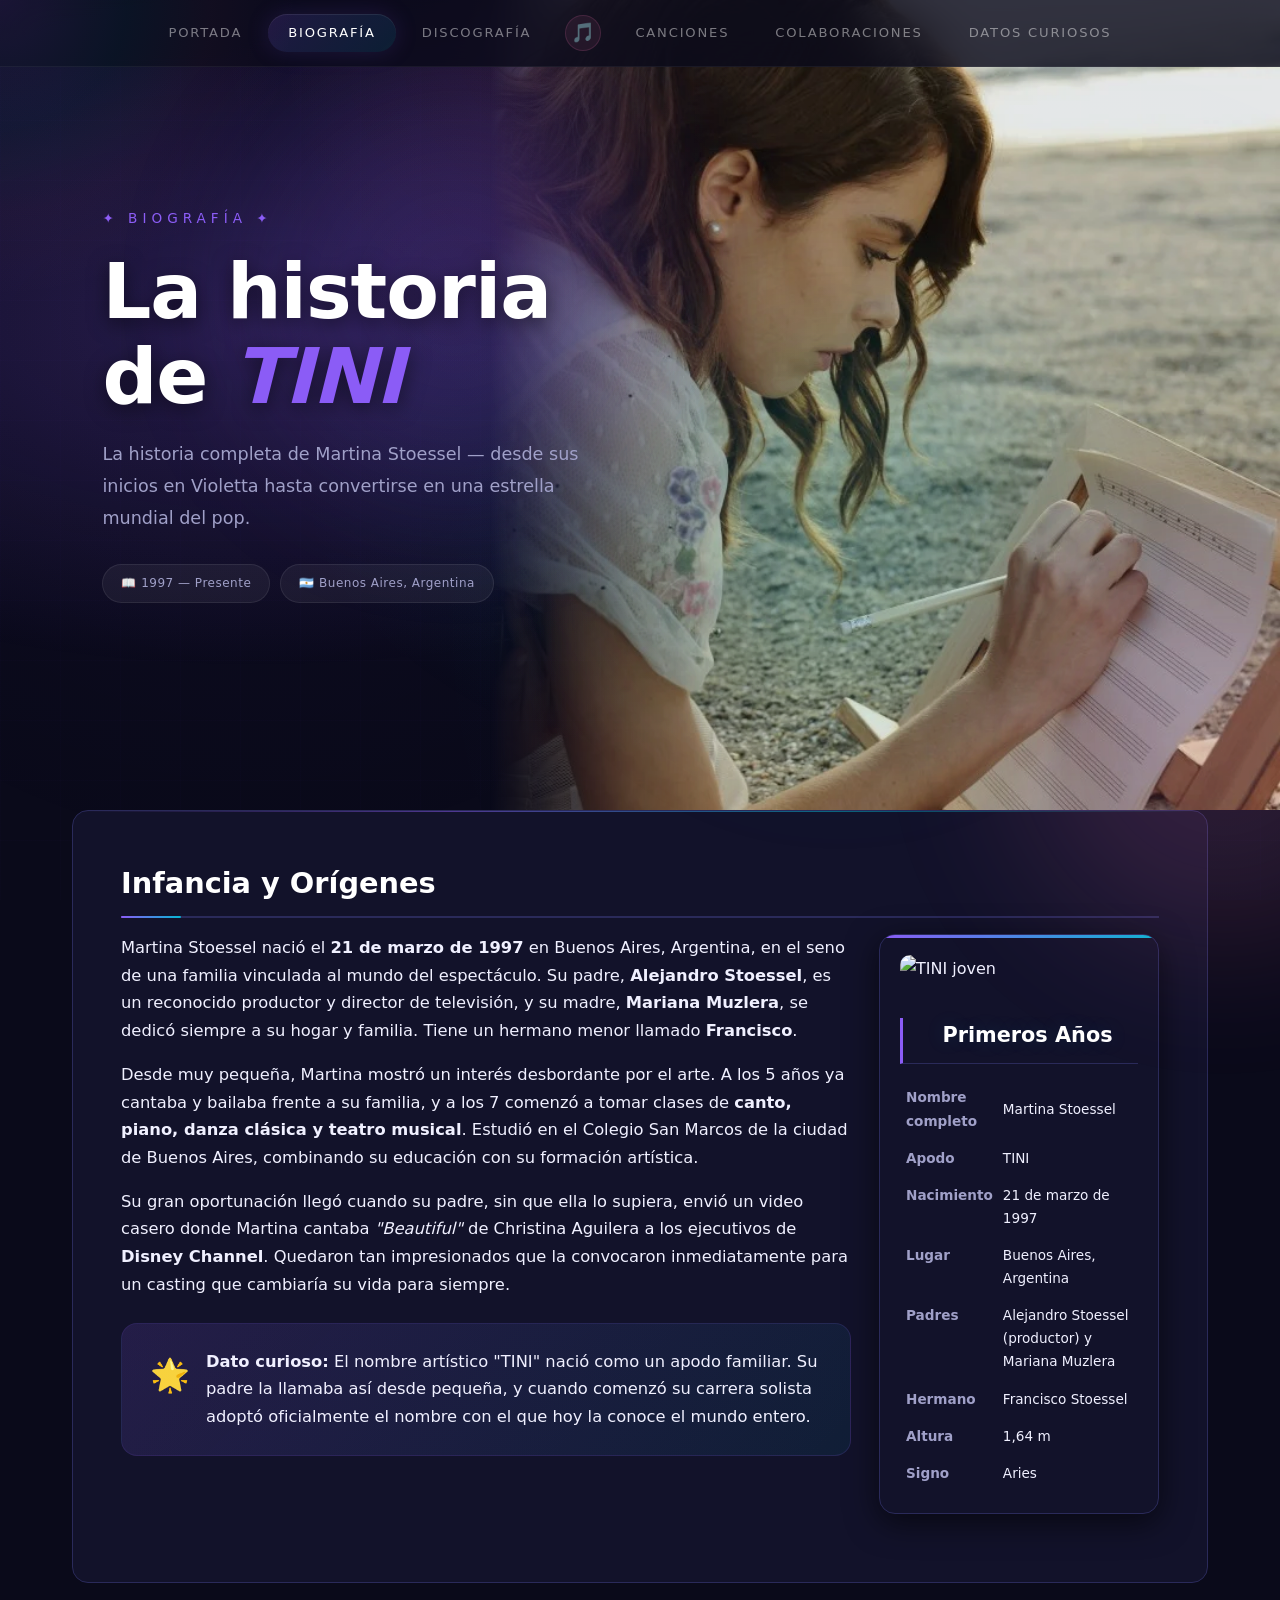
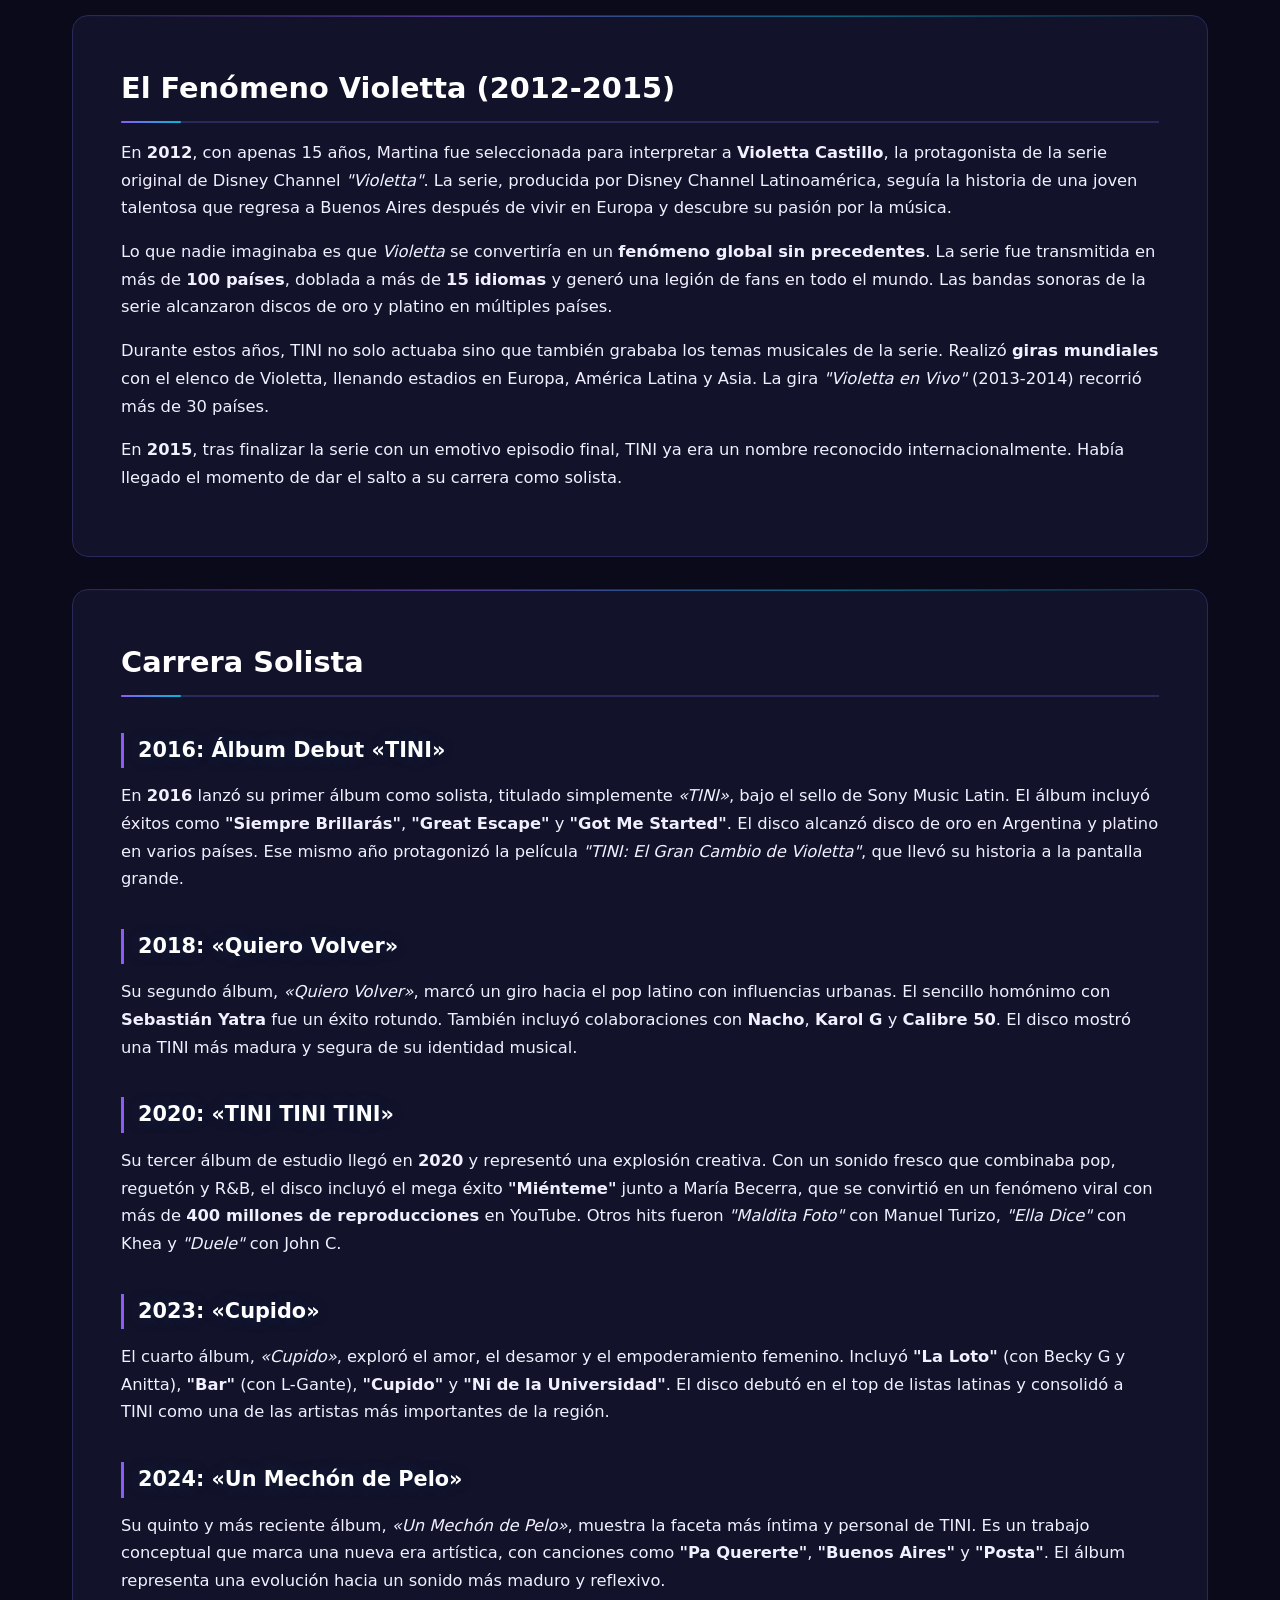
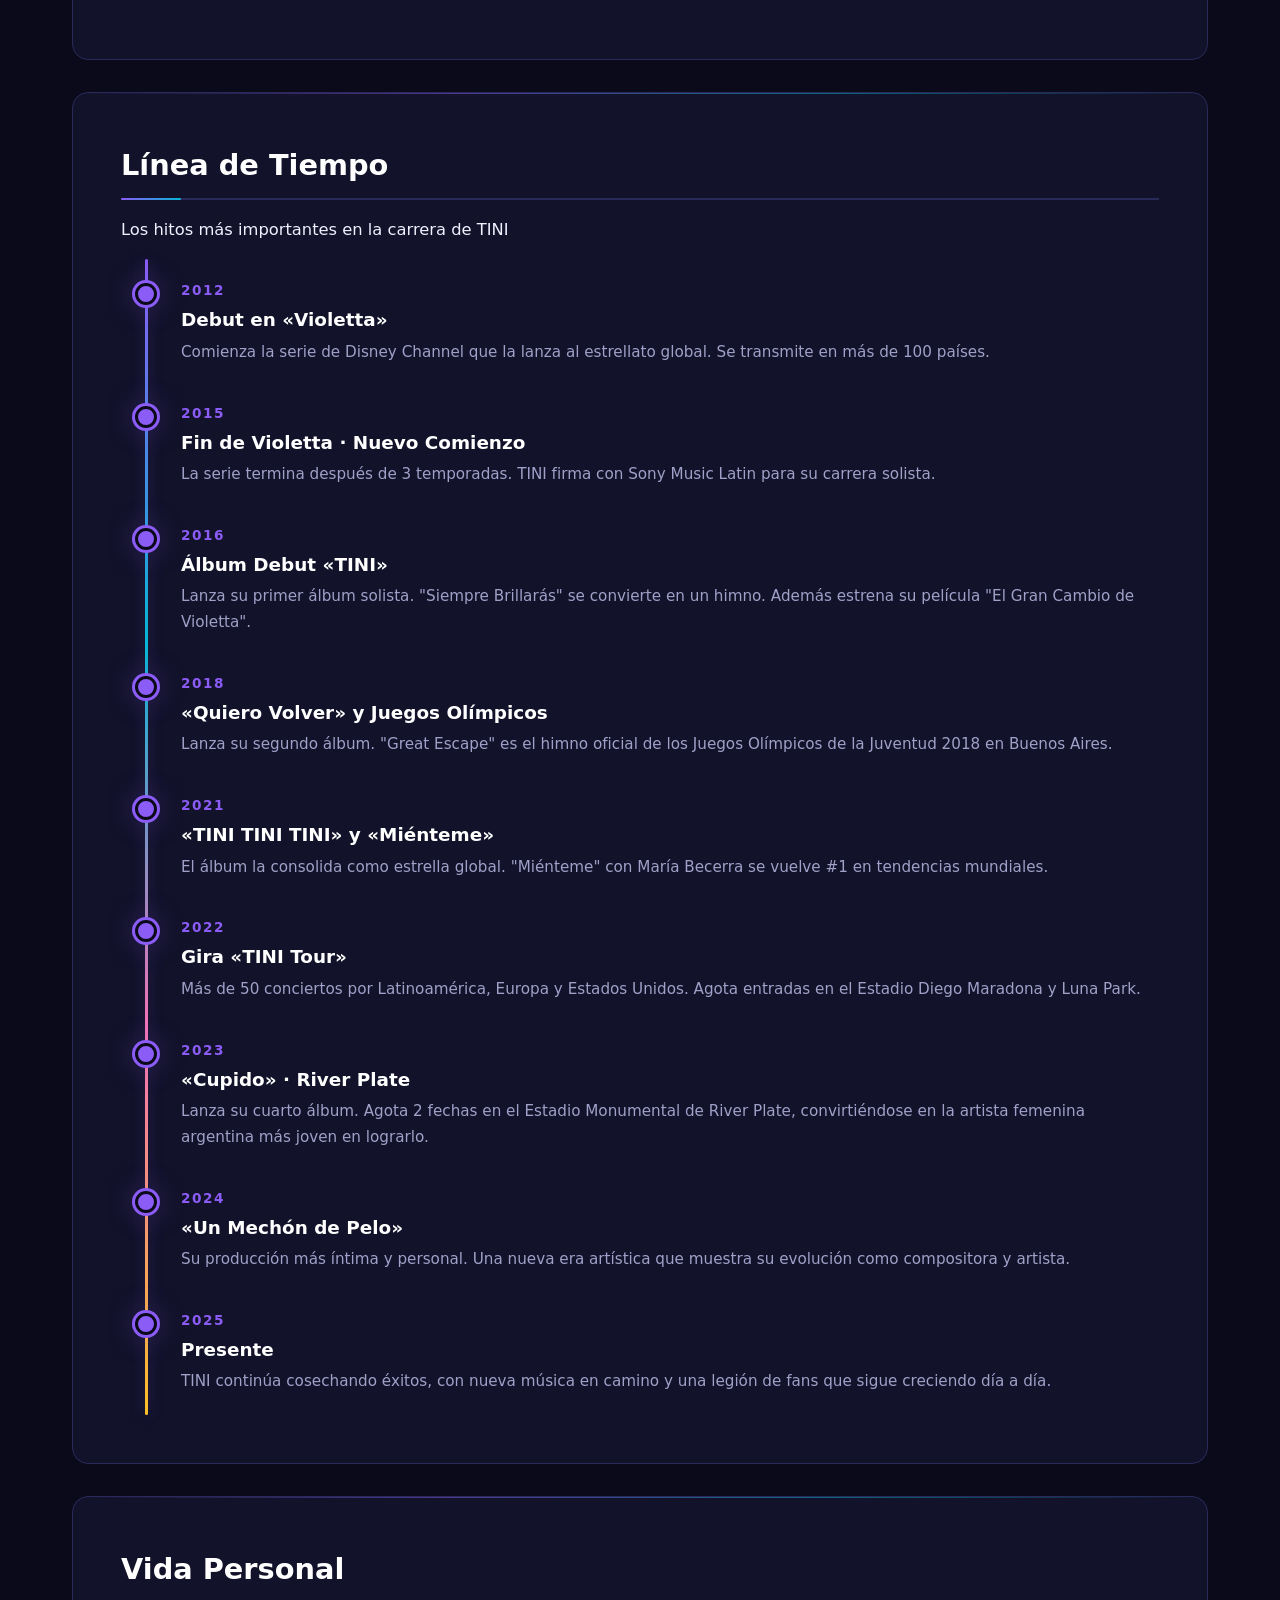
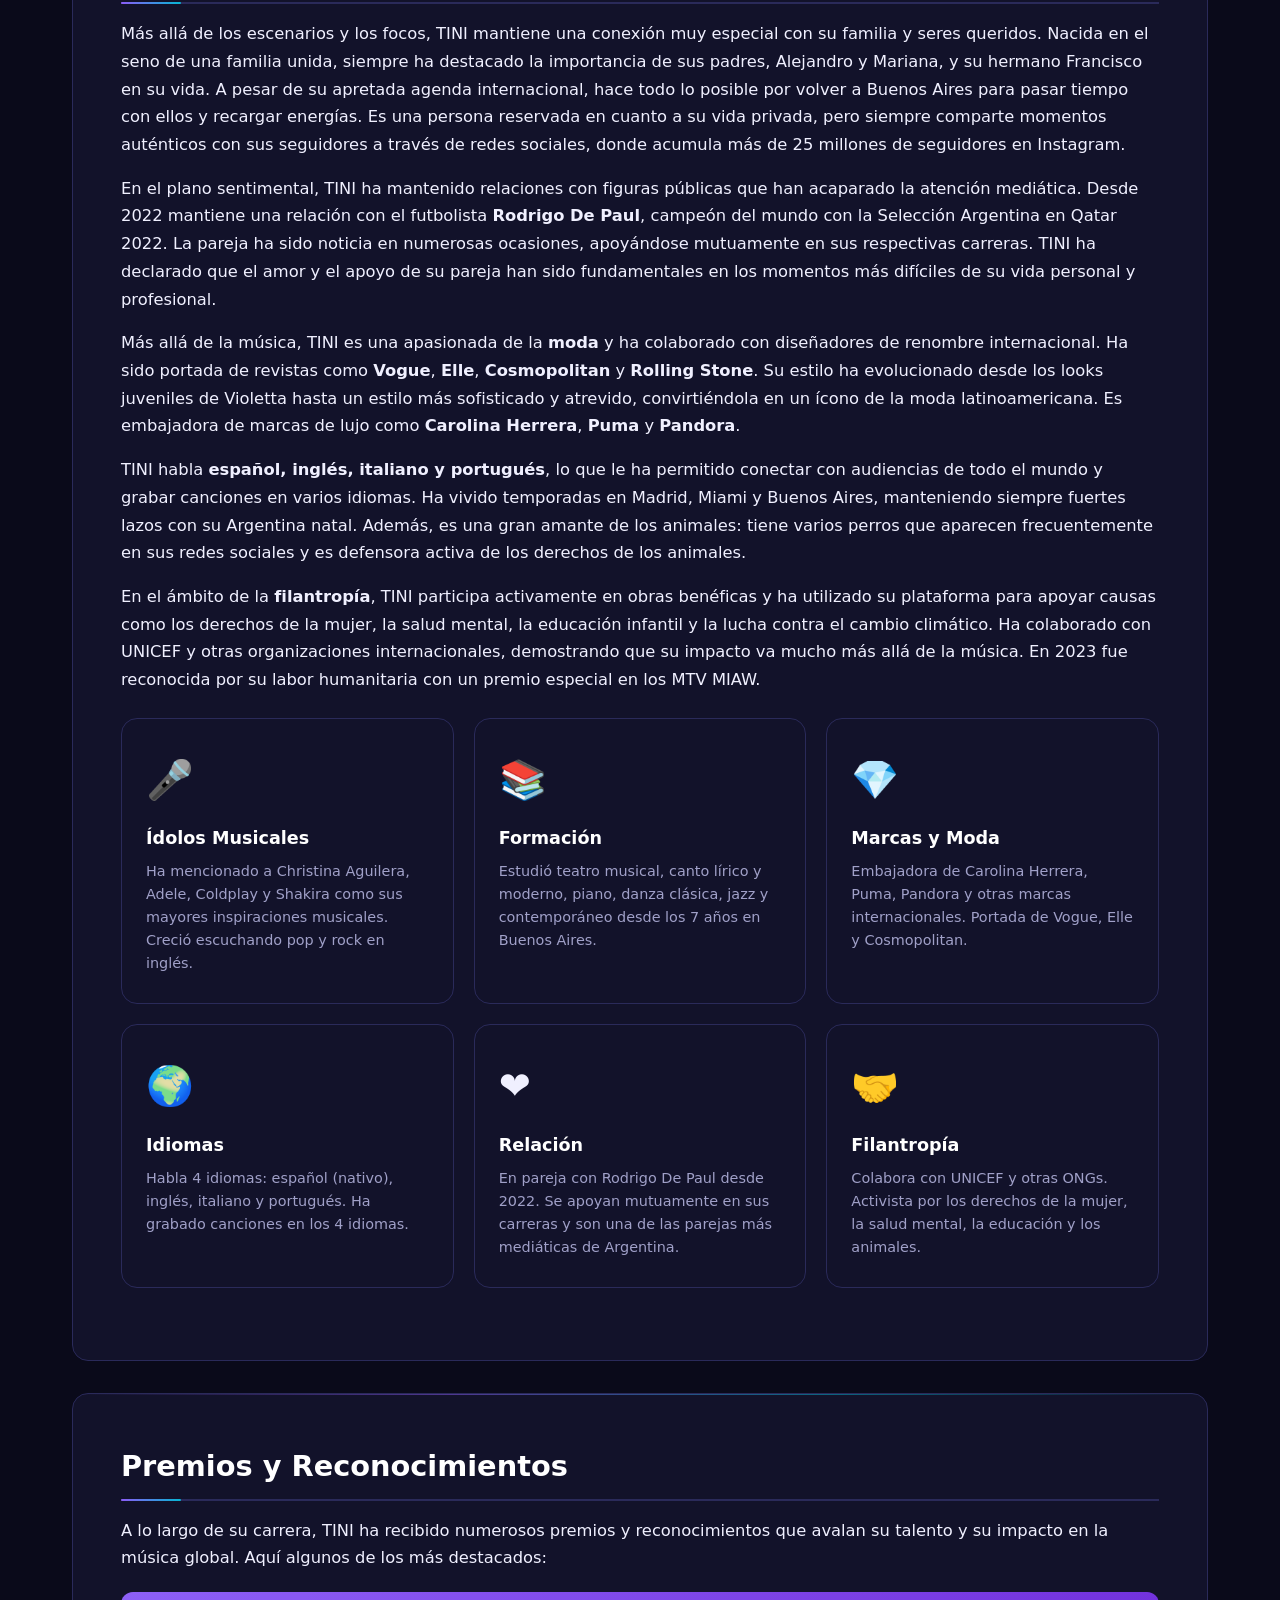
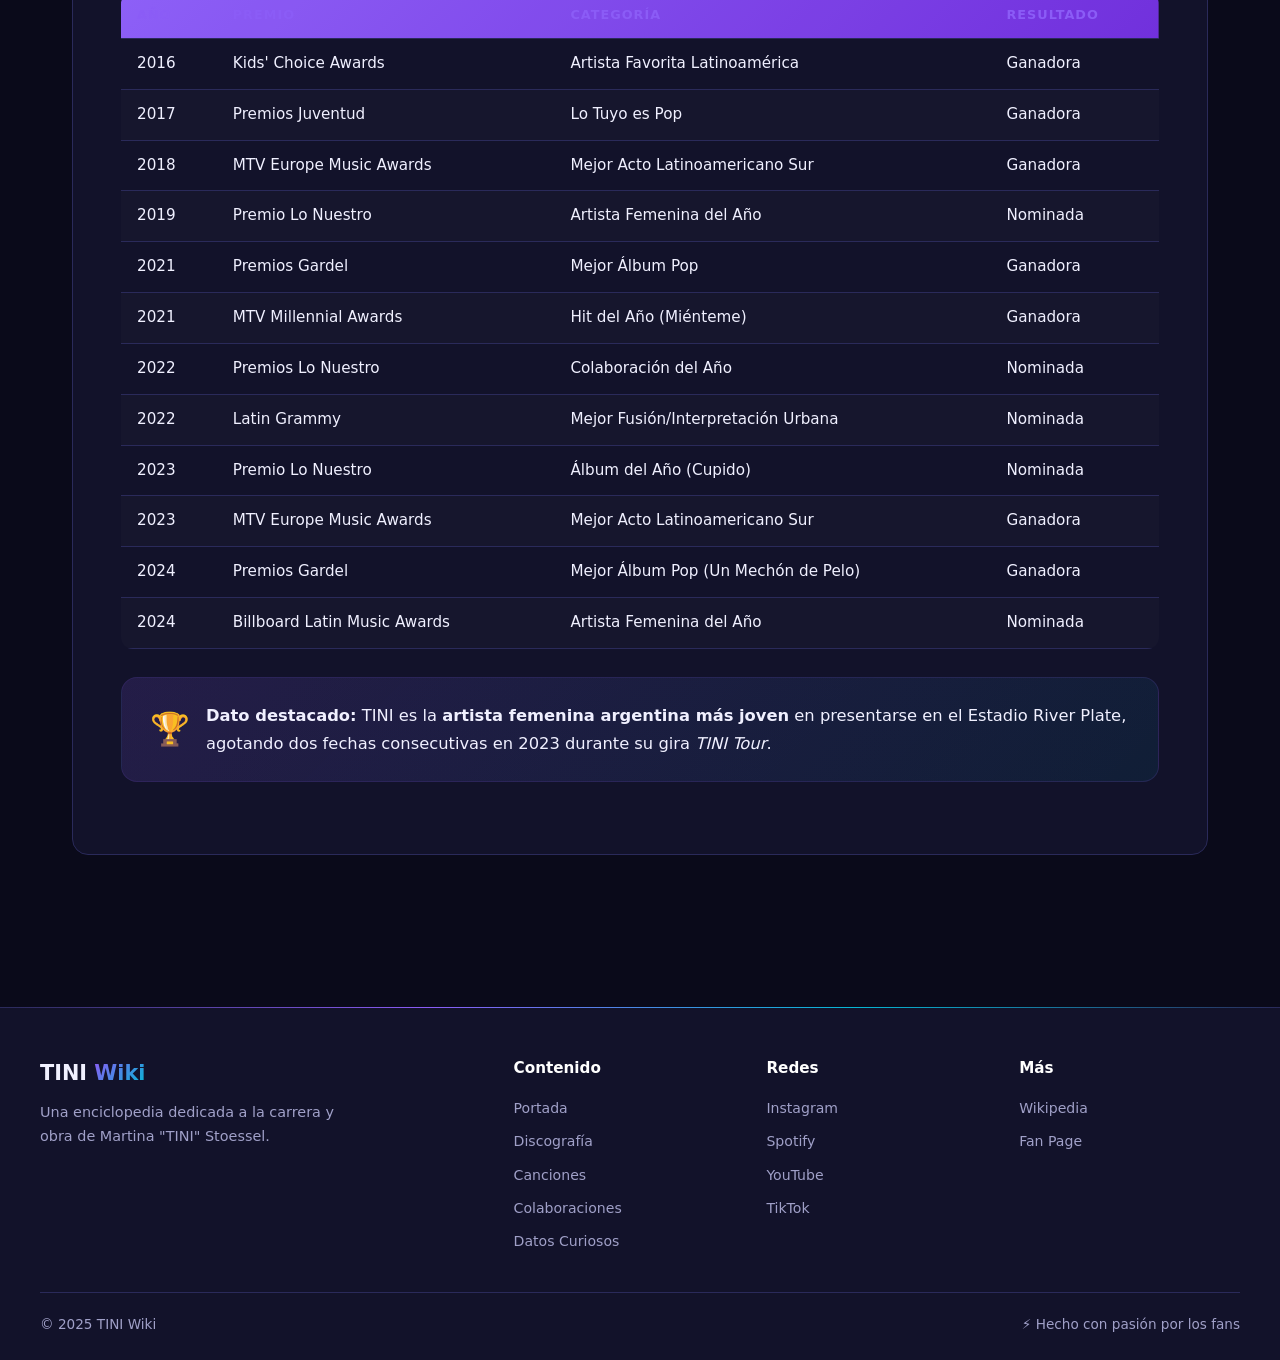
==== biografia.html @ 4ba3bc40 "Siempre brillaras" ====
<!doctype html>
<html lang="es">
    <head>
        <meta charset="UTF-8" />
        <meta name="viewport" content="width=device-width, initial-scale=1.0" />
        <title>Biografía de TINI — TINI Wiki</title>
        <link rel="stylesheet" href="estilo.css" />
    </head>
    <body>
        <div class="page-loader" id="pageLoader">
            <div class="loader-spinner"></div>
            <div class="loader-text">Cargando...</div>
        </div>

        <div id="mouseGlow"></div>

        <nav class="navbar" id="topBar">
            <a href="index.html">Portada</a>
            <a href="biografia.html" class="active">Biografía</a>
            <a href="discografia.html">Discografía</a>
            <span class="nav-icon">🎵</span>
            <a href="canciones.html">Canciones</a>
            <a href="colaboraciones.html">Colaboraciones</a>
            <a href="datos.html">Datos Curiosos</a>
        </nav>

        <div class="floating-notes" id="floatingNotes"></div>

        <section class="wiki-hero hero">
            <div class="hero-img-wrap">
                <img src="biografia-hero.webp" alt="TINI" />
            </div>
            <div class="hero-text-container">
                <span class="hero-badge">✦ Biografía ✦</span>
                <h1>La historia de <em>TINI</em></h1>
                <p>
                    La historia completa de Martina Stoessel — desde sus inicios
                    en Violetta hasta convertirse en una estrella mundial del
                    pop.
                </p>
                <div class="hero-tags">
                    <span>📖 1997 — Presente</span>
                    <span>🇦🇷 Buenos Aires, Argentina</span>
                </div>
            </div>
        </section>

        <main style="max-width: 1200px; margin: 0 auto; padding: 0 32px 80px">
            <!-- INFANCIA -->
            <div class="wiki-content fade-in">
                <h2>Infancia y Orígenes</h2>
                <div class="wiki-infobox">
                    <img
                        src="https://upload.wikimedia.org/wikipedia/commons/f/f0/Martina_Stoessel_in_May_2014_13.jpg"
                        alt="TINI joven"
                        loading="lazy"
                    />
                    <h3>Primeros Años</h3>
                    <table>
                        <tr>
                            <td>Nombre completo</td>
                            <td>Martina Stoessel</td>
                        </tr>
                        <tr>
                            <td>Apodo</td>
                            <td>TINI</td>
                        </tr>
                        <tr>
                            <td>Nacimiento</td>
                            <td>21 de marzo de 1997</td>
                        </tr>
                        <tr>
                            <td>Lugar</td>
                            <td>Buenos Aires, Argentina</td>
                        </tr>
                        <tr>
                            <td>Padres</td>
                            <td>
                                Alejandro Stoessel (productor) y Mariana Muzlera
                            </td>
                        </tr>
                        <tr>
                            <td>Hermano</td>
                            <td>Francisco Stoessel</td>
                        </tr>
                        <tr>
                            <td>Altura</td>
                            <td>1,64 m</td>
                        </tr>
                        <tr>
                            <td>Signo</td>
                            <td>Aries</td>
                        </tr>
                    </table>
                </div>

                <p>
                    Martina Stoessel nació el
                    <strong>21 de marzo de 1997</strong> en Buenos Aires,
                    Argentina, en el seno de una familia vinculada al mundo del
                    espectáculo. Su padre, <strong>Alejandro Stoessel</strong>,
                    es un reconocido productor y director de televisión, y su
                    madre, <strong>Mariana Muzlera</strong>, se dedicó siempre a
                    su hogar y familia. Tiene un hermano menor llamado
                    <strong>Francisco</strong>.
                </p>

                <p>
                    Desde muy pequeña, Martina mostró un interés desbordante por
                    el arte. A los 5 años ya cantaba y bailaba frente a su
                    familia, y a los 7 comenzó a tomar clases de
                    <strong>canto, piano, danza clásica y teatro musical</strong
                    >. Estudió en el Colegio San Marcos de la ciudad de Buenos
                    Aires, combinando su educación con su formación artística.
                </p>

                <p>
                    Su gran oportunación llegó cuando su padre, sin que ella lo
                    supiera, envió un video casero donde Martina cantaba
                    <em>"Beautiful"</em> de Christina Aguilera a los ejecutivos
                    de <strong>Disney Channel</strong>. Quedaron tan
                    impresionados que la convocaron inmediatamente para un
                    casting que cambiaría su vida para siempre.
                </p>

                <div class="info-box">
                    <span class="icon">🌟</span>
                    <p>
                        <strong>Dato curioso:</strong> El nombre artístico
                        "TINI" nació como un apodo familiar. Su padre la llamaba
                        así desde pequeña, y cuando comenzó su carrera solista
                        adoptó oficialmente el nombre con el que hoy la conoce
                        el mundo entero.
                    </p>
                </div>
            </div>

            <!-- Violetta -->
            <div class="wiki-content fade-in">
                <h2>El Fenómeno Violetta (2012-2015)</h2>

                <p>
                    En <strong>2012</strong>, con apenas 15 años, Martina fue
                    seleccionada para interpretar a
                    <strong>Violetta Castillo</strong>, la protagonista de la
                    serie original de Disney Channel <em>"Violetta"</em>. La
                    serie, producida por Disney Channel Latinoamérica, seguía la
                    historia de una joven talentosa que regresa a Buenos Aires
                    después de vivir en Europa y descubre su pasión por la
                    música.
                </p>

                <p>
                    Lo que nadie imaginaba es que <em>Violetta</em> se
                    convertiría en un
                    <strong>fenómeno global sin precedentes</strong>. La serie
                    fue transmitida en más de <strong>100 países</strong>,
                    doblada a más de <strong>15 idiomas</strong> y generó una
                    legión de fans en todo el mundo. Las bandas sonoras de la
                    serie alcanzaron discos de oro y platino en múltiples
                    países.
                </p>

                <p>
                    Durante estos años, TINI no solo actuaba sino que también
                    grababa los temas musicales de la serie. Realizó
                    <strong>giras mundiales</strong> con el elenco de Violetta,
                    llenando estadios en Europa, América Latina y Asia. La gira
                    <em>"Violetta en Vivo"</em> (2013-2014) recorrió más de 30
                    países.
                </p>

                <p>
                    En <strong>2015</strong>, tras finalizar la serie con un
                    emotivo episodio final, TINI ya era un nombre reconocido
                    internacionalmente. Había llegado el momento de dar el salto
                    a su carrera como solista.
                </p>
            </div>

            <!-- Carrera Solista -->
            <div class="wiki-content fade-in">
                <h2>Carrera Solista</h2>

                <h3>2016: Álbum Debut «TINI»</h3>
                <p>
                    En <strong>2016</strong> lanzó su primer álbum como solista,
                    titulado simplemente <em>«TINI»</em>, bajo el sello de Sony
                    Music Latin. El álbum incluyó éxitos como
                    <strong>"Siempre Brillarás"</strong>,
                    <strong>"Great Escape"</strong> y
                    <strong>"Got Me Started"</strong>. El disco alcanzó disco de
                    oro en Argentina y platino en varios países. Ese mismo año
                    protagonizó la película
                    <em>"TINI: El Gran Cambio de Violetta"</em>, que llevó su
                    historia a la pantalla grande.
                </p>

                <h3>2018: «Quiero Volver»</h3>
                <p>
                    Su segundo álbum, <em>«Quiero Volver»</em>, marcó un giro
                    hacia el pop latino con influencias urbanas. El sencillo
                    homónimo con <strong>Sebastián Yatra</strong> fue un éxito
                    rotundo. También incluyó colaboraciones con
                    <strong>Nacho</strong>, <strong>Karol G</strong> y
                    <strong>Calibre 50</strong>. El disco mostró una TINI más
                    madura y segura de su identidad musical.
                </p>

                <h3>2020: «TINI TINI TINI»</h3>
                <p>
                    Su tercer álbum de estudio llegó en <strong>2020</strong> y
                    representó una explosión creativa. Con un sonido fresco que
                    combinaba pop, reguetón y R&B, el disco incluyó el mega
                    éxito <strong>"Miénteme"</strong> junto a María Becerra, que
                    se convirtió en un fenómeno viral con más de
                    <strong>400 millones de reproducciones</strong> en YouTube.
                    Otros hits fueron <em>"Maldita Foto"</em> con Manuel Turizo,
                    <em>"Ella Dice"</em> con Khea y <em>"Duele"</em> con John C.
                </p>

                <h3>2023: «Cupido»</h3>
                <p>
                    El cuarto álbum, <em>«Cupido»</em>, exploró el amor, el
                    desamor y el empoderamiento femenino. Incluyó
                    <strong>"La Loto"</strong> (con Becky G y Anitta),
                    <strong>"Bar"</strong> (con L-Gante),
                    <strong>"Cupido"</strong> y
                    <strong>"Ni de la Universidad"</strong>. El disco debutó en
                    el top de listas latinas y consolidó a TINI como una de las
                    artistas más importantes de la región.
                </p>

                <h3>2024: «Un Mechón de Pelo»</h3>
                <p>
                    Su quinto y más reciente álbum,
                    <em>«Un Mechón de Pelo»</em>, muestra la faceta más íntima y
                    personal de TINI. Es un trabajo conceptual que marca una
                    nueva era artística, con canciones como
                    <strong>"Pa Quererte"</strong>,
                    <strong>"Buenos Aires"</strong> y <strong>"Posta"</strong>.
                    El álbum representa una evolución hacia un sonido más maduro
                    y reflexivo.
                </p>
            </div>

            <!-- TIMELINE -->
            <div class="wiki-content fade-in">
                <h2>Línea de Tiempo</h2>
                <p>Los hitos más importantes en la carrera de TINI</p>

                <div class="timeline">
                    <div class="timeline-item fade-left">
                        <div class="timeline-dot"></div>
                        <div class="timeline-year">2012</div>
                        <div class="timeline-title">Debut en «Violetta»</div>
                        <div class="timeline-desc">
                            Comienza la serie de Disney Channel que la lanza al
                            estrellato global. Se transmite en más de 100
                            países.
                        </div>
                    </div>
                    <div class="timeline-item fade-right">
                        <div class="timeline-dot"></div>
                        <div class="timeline-year">2015</div>
                        <div class="timeline-title">
                            Fin de Violetta · Nuevo Comienzo
                        </div>
                        <div class="timeline-desc">
                            La serie termina después de 3 temporadas. TINI firma
                            con Sony Music Latin para su carrera solista.
                        </div>
                    </div>
                    <div class="timeline-item fade-left">
                        <div class="timeline-dot"></div>
                        <div class="timeline-year">2016</div>
                        <div class="timeline-title">Álbum Debut «TINI»</div>
                        <div class="timeline-desc">
                            Lanza su primer álbum solista. "Siempre Brillarás"
                            se convierte en un himno. Además estrena su película
                            "El Gran Cambio de Violetta".
                        </div>
                    </div>
                    <div class="timeline-item fade-right">
                        <div class="timeline-dot"></div>
                        <div class="timeline-year">2018</div>
                        <div class="timeline-title">
                            «Quiero Volver» y Juegos Olímpicos
                        </div>
                        <div class="timeline-desc">
                            Lanza su segundo álbum. "Great Escape" es el himno
                            oficial de los Juegos Olímpicos de la Juventud 2018
                            en Buenos Aires.
                        </div>
                    </div>
                    <div class="timeline-item fade-left">
                        <div class="timeline-dot"></div>
                        <div class="timeline-year">2021</div>
                        <div class="timeline-title">
                            «TINI TINI TINI» y «Miénteme»
                        </div>
                        <div class="timeline-desc">
                            El álbum la consolida como estrella global.
                            "Miénteme" con María Becerra se vuelve #1 en
                            tendencias mundiales.
                        </div>
                    </div>
                    <div class="timeline-item fade-right">
                        <div class="timeline-dot"></div>
                        <div class="timeline-year">2022</div>
                        <div class="timeline-title">Gira «TINI Tour»</div>
                        <div class="timeline-desc">
                            Más de 50 conciertos por Latinoamérica, Europa y
                            Estados Unidos. Agota entradas en el Estadio Diego
                            Maradona y Luna Park.
                        </div>
                    </div>
                    <div class="timeline-item fade-left">
                        <div class="timeline-dot"></div>
                        <div class="timeline-year">2023</div>
                        <div class="timeline-title">«Cupido» · River Plate</div>
                        <div class="timeline-desc">
                            Lanza su cuarto álbum. Agota 2 fechas en el Estadio
                            Monumental de River Plate, convirtiéndose en la
                            artista femenina argentina más joven en lograrlo.
                        </div>
                    </div>
                    <div class="timeline-item fade-right">
                        <div class="timeline-dot"></div>
                        <div class="timeline-year">2024</div>
                        <div class="timeline-title">«Un Mechón de Pelo»</div>
                        <div class="timeline-desc">
                            Su producción más íntima y personal. Una nueva era
                            artística que muestra su evolución como compositora
                            y artista.
                        </div>
                    </div>
                    <div class="timeline-item fade-left">
                        <div class="timeline-dot"></div>
                        <div class="timeline-year">2025</div>
                        <div class="timeline-title">Presente</div>
                        <div class="timeline-desc">
                            TINI continúa cosechando éxitos, con nueva música en
                            camino y una legión de fans que sigue creciendo día
                            a día.
                        </div>
                    </div>
                </div>
            </div>

            <!-- Vida Personal -->
            <div class="wiki-content fade-in">
                <h2>Vida Personal</h2>

                <p>
                    Más allá de los escenarios y los focos, TINI mantiene una
                    conexión muy especial con su familia y seres queridos.
                    Nacida en el seno de una familia unida, siempre ha destacado
                    la importancia de sus padres, Alejandro y Mariana, y su
                    hermano Francisco en su vida. A pesar de su apretada agenda
                    internacional, hace todo lo posible por volver a Buenos Aires
                    para pasar tiempo con ellos y recargar energías. Es una
                    persona reservada en cuanto a su vida privada, pero siempre
                    comparte momentos auténticos con sus seguidores a través de
                    redes sociales, donde acumula m&aacute;s de 25 millones de
                    seguidores en Instagram.
                </p>

                <p>
                    En el plano sentimental, TINI ha mantenido relaciones con
                    figuras p&uacute;blicas que han acaparado la atenci&oacute;n medi&aacute;tica.
                    Desde 2022 mantiene una relaci&oacute;n con el futbolista
                    <strong>Rodrigo De Paul</strong>, campe&oacute;n del mundo con la
                    Selecci&oacute;n Argentina en Qatar 2022. La pareja ha sido noticia
                    en numerosas ocasiones, apoy&aacute;ndose mutuamente en sus
                    respectivas carreras. TINI ha declarado que el amor y el
                    apoyo de su pareja han sido fundamentales en los momentos
                    m&aacute;s dif&iacute;ciles de su vida personal y profesional.
                </p>

                <p>
                    M&aacute;s all&aacute; de la m&uacute;sica, TINI es una apasionada de la
                    <strong>moda</strong> y ha colaborado con dise&ntilde;adores de
                    renombre internacional. Ha sido portada de revistas como
                    <strong>Vogue</strong>, <strong>Elle</strong>,
                    <strong>Cosmopolitan</strong> y <strong>Rolling Stone</strong>.
                    Su estilo ha evolucionado desde los looks juveniles de
                    Violetta hasta un estilo m&aacute;s sofisticado y atrevido,
                    convirti&eacute;ndola en un &iacute;cono de la moda latinoamericana.
                    Es embajadora de marcas de lujo como
                    <strong>Carolina Herrera</strong>, <strong>Puma</strong> y
                    <strong>Pandora</strong>.
                </p>

                <p>
                    TINI habla <strong>espa&ntilde;ol, ingl&eacute;s, italiano y
                    portugu&eacute;s</strong>, lo que le ha permitido conectar con
                    audiencias de todo el mundo y grabar canciones en varios
                    idiomas. Ha vivido temporadas en Madrid, Miami y Buenos
                    Aires, manteniendo siempre fuertes lazos con su Argentina
                    natal. Adem&aacute;s, es una gran amante de los animales: tiene
                    varios perros que aparecen frecuentemente en sus redes
                    sociales y es defensora activa de los derechos de los
                    animales.
                </p>

                <p>
                    En el &aacute;mbito de la <strong>filantrop&iacute;a</strong>, TINI
                    participa activamente en obras ben&eacute;ficas y ha utilizado su
                    plataforma para apoyar causas como los derechos de la mujer,
                    la salud mental, la educaci&oacute;n infantil y la lucha contra el
                    cambio clim&aacute;tico. Ha colaborado con UNICEF y otras
                    organizaciones internacionales, demostrando que su impacto
                    va mucho m&aacute;s all&aacute; de la m&uacute;sica. En 2023 fue reconocida por
                    su labor humanitaria con un premio especial en los MTV MIAW.
                </p>

                <div class="card-grid">
                    <div class="card delay-1">
                        <div class="emoji">🎤</div>
                        <h4>&Iacute;dolos Musicales</h4>
                        <p>
                            Ha mencionado a Christina Aguilera, Adele, Coldplay
                            y Shakira como sus mayores inspiraciones musicales.
                            Creci&oacute; escuchando pop y rock en ingl&eacute;s.
                        </p>
                    </div>
                    <div class="card delay-2">
                        <div class="emoji">📚</div>
                        <h4>Formaci&oacute;n</h4>
                        <p>
                            Estudi&oacute; teatro musical, canto l&iacute;rico y moderno,
                            piano, danza cl&aacute;sica, jazz y contempor&aacute;neo desde los
                            7 a&ntilde;os en Buenos Aires.
                        </p>
                    </div>
                    <div class="card delay-3">
                        <div class="emoji">💎</div>
                        <h4>Marcas y Moda</h4>
                        <p>
                            Embajadora de Carolina Herrera, Puma, Pandora y
                            otras marcas internacionales. Portada de Vogue,
                            Elle y Cosmopolitan.
                        </p>
                    </div>
                    <div class="card delay-4">
                        <div class="emoji">🌍</div>
                        <h4>Idiomas</h4>
                        <p>
                            Habla 4 idiomas: espa&ntilde;ol (nativo), ingl&eacute;s, italiano
                            y portugu&eacute;s. Ha grabado canciones en los 4 idiomas.
                        </p>
                    </div>
                    <div class="card delay-1">
                        <div class="emoji">❤️</div>
                        <h4>Relaci&oacute;n</h4>
                        <p>
                            En pareja con Rodrigo De Paul desde 2022. Se
                            apoyan mutuamente en sus carreras y son una de las
                            parejas m&aacute;s medi&aacute;ticas de Argentina.
                        </p>
                    </div>
                    <div class="card delay-2">
                        <div class="emoji">🤝</div>
                        <h4>Filantrop&iacute;a</h4>
                        <p>
                            Colabora con UNICEF y otras ONGs. Activista por
                            los derechos de la mujer, la salud mental, la
                            educaci&oacute;n y los animales.
                        </p>
                    </div>
                </div>
            </div>

            <!-- Premios y Reconocimientos -->
            <div class="wiki-content fade-in">
                <h2>Premios y Reconocimientos</h2>
                <p>
                    A lo largo de su carrera, TINI ha recibido numerosos premios
                    y reconocimientos que avalan su talento y su impacto en la
                    música global. Aquí algunos de los más destacados:
                </p>

                <table class="wiki-table">
                    <thead>
                        <tr>
                            <th>Año</th>
                            <th>Premio</th>
                            <th>Categoría</th>
                            <th>Resultado</th>
                        </tr>
                    </thead>
                    <tbody>
                        <tr>
                            <td>2016</td>
                            <td>Kids' Choice Awards</td>
                            <td>Artista Favorita Latinoamérica</td>
                            <td>Ganadora</td>
                        </tr>
                        <tr>
                            <td>2017</td>
                            <td>Premios Juventud</td>
                            <td>Lo Tuyo es Pop</td>
                            <td>Ganadora</td>
                        </tr>
                        <tr>
                            <td>2018</td>
                            <td>MTV Europe Music Awards</td>
                            <td>Mejor Acto Latinoamericano Sur</td>
                            <td>Ganadora</td>
                        </tr>
                        <tr>
                            <td>2019</td>
                            <td>Premio Lo Nuestro</td>
                            <td>Artista Femenina del Año</td>
                            <td>Nominada</td>
                        </tr>
                        <tr>
                            <td>2021</td>
                            <td>Premios Gardel</td>
                            <td>Mejor Álbum Pop</td>
                            <td>Ganadora</td>
                        </tr>
                        <tr>
                            <td>2021</td>
                            <td>MTV Millennial Awards</td>
                            <td>Hit del Año (Miénteme)</td>
                            <td>Ganadora</td>
                        </tr>
                        <tr>
                            <td>2022</td>
                            <td>Premios Lo Nuestro</td>
                            <td>Colaboración del Año</td>
                            <td>Nominada</td>
                        </tr>
                        <tr>
                            <td>2022</td>
                            <td>Latin Grammy</td>
                            <td>Mejor Fusión/Interpretación Urbana</td>
                            <td>Nominada</td>
                        </tr>
                        <tr>
                            <td>2023</td>
                            <td>Premio Lo Nuestro</td>
                            <td>Álbum del Año (Cupido)</td>
                            <td>Nominada</td>
                        </tr>
                        <tr>
                            <td>2023</td>
                            <td>MTV Europe Music Awards</td>
                            <td>Mejor Acto Latinoamericano Sur</td>
                            <td>Ganadora</td>
                        </tr>
                        <tr>
                            <td>2024</td>
                            <td>Premios Gardel</td>
                            <td>Mejor Álbum Pop (Un Mechón de Pelo)</td>
                            <td>Ganadora</td>
                        </tr>
                        <tr>
                            <td>2024</td>
                            <td>Billboard Latin Music Awards</td>
                            <td>Artista Femenina del Año</td>
                            <td>Nominada</td>
                        </tr>
                    </tbody>
                </table>

                <div class="info-box">
                    <span class="icon">🏆</span>
                    <p>
                        <strong>Dato destacado:</strong> TINI es la
                        <strong>artista femenina argentina más joven</strong> en
                        presentarse en el Estadio River Plate, agotando dos
                        fechas consecutivas en 2023 durante su gira
                        <em>TINI Tour</em>.
                    </p>
                </div>
            </div>
        </main>

        <footer class="wiki-footer">
            <div class="footer-inner">
                <div class="footer-brand">
                    <h3>TINI <span>Wiki</span></h3>
                    <p>
                        Una enciclopedia dedicada a la carrera y obra de Martina
                        "TINI" Stoessel.
                    </p>
                </div>
                <div class="footer-col">
                    <h4>Contenido</h4>
                    <ul>
                        <li><a href="index.html">Portada</a></li>
                        <li><a href="discografia.html">Discografía</a></li>
                        <li><a href="canciones.html">Canciones</a></li>
                        <li>
                            <a href="colaboraciones.html">Colaboraciones</a>
                        </li>
                        <li><a href="datos.html">Datos Curiosos</a></li>
                    </ul>
                </div>
                <div class="footer-col">
                    <h4>Redes</h4>
                    <ul>
                        <li>
                            <a
                                href="https://www.instagram.com/tinistoessel/"
                                target="_blank"
                                >Instagram</a
                            >
                        </li>
                        <li>
                            <a
                                href="https://open.spotify.com/intl-es/artist/7vXDAI8JwjW531ouMGbfcp"
                                target="_blank"
                                >Spotify</a
                            >
                        </li>
                        <li>
                            <a
                                href="https://www.youtube.com/@TiniStoessel"
                                target="_blank"
                                >YouTube</a
                            >
                        </li>
                        <li>
                            <a
                                href="https://www.tiktok.com/@tinistoessel"
                                target="_blank"
                                >TikTok</a
                            >
                        </li>
                    </ul>
                </div>
                <div class="footer-col">
                    <h4>Más</h4>
                    <ul>
                        <li>
                            <a
                                href="https://es.wikipedia.org/wiki/Tini_Stoessel"
                                target="_blank"
                                >Wikipedia</a
                            >
                        </li>
                        <li>
                            <a
                                href="../Proyecto%20Tini/index.html"
                                target="_blank"
                                >Fan Page</a
                            >
                        </li>
                    </ul>
                </div>
            </div>
            <div class="footer-bottom">
                <p>© 2025 TINI Wiki</p>
                <p>⚡ Hecho con pasión por los fans</p>
            </div>
        </footer>

        <button id="backTop">↑</button>

        <script>
            window.addEventListener("load", () =>
                document.getElementById("pageLoader").classList.add("hidden"),
            );
            setTimeout(
                () =>
                    document
                        .getElementById("pageLoader")
                        .classList.add("hidden"),
                1500,
            );

            document.addEventListener("mousemove", (e) => {
                const g = document.getElementById("mouseGlow");
                g.style.left = e.clientX + "px";
                g.style.top = e.clientY + "px";
            });

            const topBar = document.getElementById("topBar");
            const backBtn = document.getElementById("backTop");
            document
                .querySelectorAll(
                    ".fade-in, .fade-left, .fade-right, .fade-scale",
                )
                .forEach((el) => {
                    new IntersectionObserver(
                        (entries) => {
                            entries.forEach((e) => {
                                if (e.isIntersecting)
                                    e.target.classList.add("visible");
                            });
                        },
                        { threshold: 0.1 },
                    ).observe(el);
                });

            window.addEventListener("scroll", () => {
                topBar.classList.toggle("scrolled", window.scrollY > 50);
                backBtn.classList.toggle("show", window.scrollY > 400);
            });
            backBtn.addEventListener("click", () =>
                window.scrollTo({ top: 0, behavior: "smooth" }),
            );

            const notes = document.getElementById("floatingNotes");
            const syms = ["♪", "♫", "♬", "♩", "♪", "♫", "♬", "♩"];
            const noteClasses = [
                "note-1",
                "note-2",
                "note-3",
                "note-4",
                "note-5",
            ];
            for (let i = 0; i < 35; i++) {
                const s = document.createElement("span");
                s.className = "note " + noteClasses[i % noteClasses.length];
                s.textContent = syms[i % syms.length];
                s.style.left = Math.random() * 100 + "%";
                s.style.animationDuration = 18 + Math.random() * 35 + "s";
                s.style.animationDelay = Math.random() * 25 + "s";
                s.style.fontSize = 1.4 + Math.random() * 2.2 + "rem";
                notes.appendChild(s);
            }

            // orbes flotantes
            const orbColors = ["purple", "cyan", "pink"];
            for (let i = 0; i < 3; i++) {
                const orb = document.createElement("div");
                orb.className = "scroll-orb " + orbColors[i];
                orb.style.left = 20 + i * 30 + "%";
                orb.style.top = 10 + i * 25 + "%";
                document.body.appendChild(orb);
                window.addEventListener("scroll", () => {
                    orb.style.transform = `translateY(${window.scrollY * (0.05 + i * 0.03)}px)`;
                });
            }

            // card mouse tracking
            document.querySelectorAll(".card").forEach((card) => {
                card.addEventListener("mousemove", (e) => {
                    const rect = card.getBoundingClientRect();
                    card.style.setProperty(
                        "--mx",
                        ((e.clientX - rect.left) / rect.width) * 100 + "%",
                    );
                    card.style.setProperty(
                        "--my",
                        ((e.clientY - rect.top) / rect.height) * 100 + "%",
                    );
                });
            });
        </script>
    </body>
</html>
---- estilo.css ----
/* ============================================================
   TINI WIKI — Estilo Principal (Mejorado)
   ============================================================ */

*,
*::before,
*::after {
    margin: 0;
    padding: 0;
    box-sizing: border-box;
}

:root {
    --bg: #0a0a1a;
    --bg-card: #12122a;
    --bg-nav: rgba(10, 10, 26, 0.92);
    --text: #f0f0ff;
    --text-dim: #a0a0c8;
    --accent: #8b5cf6;
    --accent2: #06b6d4;
    --accent3: #f472b6;
    --accent4: #fbbf24;
    --gold: #fbbf24;
    --border: #2a2a5a;
    --radius: 16px;
    --shadow: 0 8px 32px rgba(0, 0, 0, 0.6);
    --font: "Segoe UI", system-ui, -apple-system, sans-serif;
    --glow-purple: rgba(139, 92, 246, 0.3);
    --glow-cyan: rgba(6, 182, 212, 0.3);
}

html {
    scroll-behavior: smooth;
}

body {
    font-family: var(--font);
    background: var(--bg);
    color: var(--text);
    line-height: 1.7;
    overflow-x: hidden;
}

/* ===== PATRÓN DE FONDO SUTIL ===== */
body::before {
    content: "";
    position: fixed;
    inset: 0;
    background:
        radial-gradient(
            circle at 20% 30%,
            rgba(139, 92, 246, 0.04) 0%,
            transparent 50%
        ),
        radial-gradient(
            circle at 80% 70%,
            rgba(6, 182, 212, 0.04) 0%,
            transparent 50%
        ),
        radial-gradient(
            circle at 50% 0%,
            rgba(244, 114, 182, 0.03) 0%,
            transparent 40%
        );
    pointer-events: none;
    z-index: -2;
}

/* ===== CUADRÍCULA SUTIL ===== */
body::after {
    content: "";
    position: fixed;
    inset: 0;
    background-image:
        linear-gradient(rgba(139, 92, 246, 0.015) 1px, transparent 1px),
        linear-gradient(90deg, rgba(139, 92, 246, 0.015) 1px, transparent 1px);
    background-size: 60px 60px;
    pointer-events: none;
    z-index: -1;
}

/* scroll */
::-webkit-scrollbar {
    width: 8px;
}
::-webkit-scrollbar-track {
    background: var(--bg);
}
::-webkit-scrollbar-thumb {
    background: linear-gradient(180deg, var(--accent), var(--accent2));
    border-radius: 4px;
    border: 2px solid var(--bg);
}
::-webkit-scrollbar-thumb:hover {
    background: linear-gradient(180deg, var(--accent3), var(--accent));
}

::selection {
    background: var(--accent);
    color: #fff;
    text-shadow: none;
}

a {
    color: var(--accent2);
    text-decoration: none;
    transition: all 0.3s;
}
a:hover {
    color: var(--accent);
    text-shadow: 0 0 20px var(--glow-purple);
}

img {
    max-width: 100%;
    height: auto;
    display: block;
}

/* ===== NAVBAR (Estilo Premium) ===== */
.navbar {
    position: fixed;
    top: 0;
    left: 0;
    right: 0;
    z-index: 1000;
    display: flex;
    justify-content: center;
    align-items: center;
    gap: 6px;
    padding: 14px 24px;
    background: rgba(10, 10, 26, 0.82);
    backdrop-filter: blur(24px);
    -webkit-backdrop-filter: blur(24px);
    border-bottom: 1px solid rgba(255, 255, 255, 0.05);
    transition: all 0.4s ease;
}
.navbar.scrolled {
    background: rgba(10, 10, 26, 0.92);
    border-bottom-color: rgba(139, 92, 246, 0.15);
    box-shadow: 0 4px 30px rgba(0, 0, 0, 0.3);
}

.navbar a {
    color: rgba(255, 255, 255, 0.45);
    text-decoration: none;
    font-size: 0.82rem;
    text-transform: uppercase;
    letter-spacing: 1.8px;
    font-weight: 500;
    padding: 8px 20px;
    border-radius: 100px;
    transition: all 0.35s cubic-bezier(0.175, 0.885, 0.32, 1.275);
    position: relative;
}

.navbar a:hover {
    color: #fff;
    background: rgba(139, 92, 246, 0.08);
    transform: translateY(-1px);
}

.navbar a.active {
    color: #fff;
    background: linear-gradient(
        135deg,
        rgba(139, 92, 246, 0.18) 0%,
        rgba(6, 182, 212, 0.12) 100%
    );
    box-shadow:
        0 0 24px rgba(139, 92, 246, 0.15),
        inset 0 1px 0 rgba(255, 255, 255, 0.08);
}

.navbar .nav-icon {
    display: flex;
    align-items: center;
    justify-content: center;
    width: 36px;
    height: 36px;
    margin: 0 8px;
    font-size: 1.2rem;
    border-radius: 50%;
    background: rgba(244, 114, 182, 0.08);
    border: 1px solid rgba(244, 114, 182, 0.15);
    color: var(--accent3);
    animation: iconFloat 4s ease-in-out infinite;
    cursor: default;
    transition: all 0.3s ease;
}

@keyframes iconFloat {
    0%,
    100% {
        transform: translateY(0) scale(1);
        box-shadow: 0 0 8px rgba(244, 114, 182, 0.2);
    }
    50% {
        transform: translateY(-3px) scale(1.05);
        box-shadow: 0 0 20px rgba(244, 114, 182, 0.4);
    }
}

/* mobile navbar */
@media (max-width: 768px) {
    .navbar {
        gap: 4px;
        padding: 10px 8px;
        flex-wrap: wrap;
        justify-content: center;
    }
    .navbar a {
        font-size: 0.65rem;
        letter-spacing: 1px;
        padding: 6px 12px;
    }
    .navbar .nav-icon {
        width: 28px;
        height: 28px;
        font-size: 0.9rem;
        margin: 0 4px;
    }
}

/* ===== HERO ===== */
.wiki-hero {
    min-height: 70vh;
    display: flex;
    align-items: center;
    justify-content: center;
    text-align: center;
    padding: 120px 32px 80px;
    position: relative;
    overflow: hidden;
}
.wiki-hero::before {
    content: "";
    position: absolute;
    inset: 0;
    background:
        radial-gradient(
            ellipse at 20% 40%,
            rgba(139, 92, 246, 0.2) 0%,
            transparent 50%
        ),
        radial-gradient(
            ellipse at 80% 60%,
            rgba(6, 182, 212, 0.15) 0%,
            transparent 50%
        ),
        radial-gradient(
            ellipse at 50% 0%,
            rgba(244, 114, 182, 0.1) 0%,
            transparent 40%
        );
    pointer-events: none;
}

/* Wave animado en hero */
.hero-wave {
    position: absolute;
    bottom: 0;
    left: 0;
    right: 0;
    height: 80px;
    pointer-events: none;
    z-index: 0;
    opacity: 0.3;
}
.hero-wave svg {
    width: 100%;
    height: 100%;
}

.hero-content {
    position: relative;
    z-index: 1;
    max-width: 800px;
}
.hero-content h1 {
    font-size: clamp(3rem, 8vw, 5.5rem);
    font-weight: 900;
    background: linear-gradient(
        135deg,
        #fff 20%,
        var(--accent),
        var(--accent2),
        var(--accent3)
    );
    -webkit-background-clip: text;
    -webkit-text-fill-color: transparent;
    background-size: 300% 300%;
    animation: heroGradient 4s ease-in-out infinite;
    line-height: 1.1;
    margin-bottom: 16px;
    filter: drop-shadow(0 0 30px rgba(139, 92, 246, 0.3));
}
@keyframes heroGradient {
    0%,
    100% {
        background-position: 0% 50%;
    }
    33% {
        background-position: 100% 0%;
    }
    66% {
        background-position: 50% 100%;
    }
}
.hero-content .sub {
    font-size: 1.4rem;
    color: var(--text-dim);
    margin-bottom: 12px;
    text-shadow: 0 0 30px rgba(139, 92, 246, 0.2);
}
.hero-content .tag {
    display: inline-flex;
    gap: 24px;
    color: var(--text-dim);
    font-size: 0.95rem;
    flex-wrap: wrap;
    justify-content: center;
}
.hero-content .tag span {
    display: flex;
    align-items: center;
    gap: 6px;
    padding: 6px 16px;
    background: rgba(139, 92, 246, 0.06);
    border: 1px solid rgba(139, 92, 246, 0.1);
    border-radius: 20px;
    transition: all 0.3s;
}
.hero-content .tag span:hover {
    background: rgba(139, 92, 246, 0.12);
    border-color: var(--accent);
    transform: scale(1.05);
}

/* ===== HERO SPLIT LAYOUT (portada) ===== */
.hero {
    display: flex;
    justify-content: flex-start;
    align-items: center;
    max-width: 100%;
    margin: 0 auto;
    padding: 80px 8%;
    position: relative;
    min-height: 90vh;
    overflow: hidden;
}
.hero-img-wrap {
    position: absolute;
    top: 0;
    right: 0;
    width: 65%;
    height: 100%;
    z-index: 0;
    -webkit-mask-image: linear-gradient(
        to left,
        rgba(0, 0, 0, 1) 60%,
        rgba(0, 0, 0, 0.95) 68%,
        rgba(0, 0, 0, 0.7) 78%,
        rgba(0, 0, 0, 0.3) 88%,
        rgba(0, 0, 0, 0) 95%
    );
    mask-image: linear-gradient(
        to left,
        rgba(0, 0, 0, 1) 60%,
        rgba(0, 0, 0, 0.95) 68%,
        rgba(0, 0, 0, 0.7) 78%,
        rgba(0, 0, 0, 0.3) 88%,
        rgba(0, 0, 0, 0) 95%
    );
    pointer-events: none;
}
.hero-img-wrap img {
    width: 100%;
    height: 100%;
    object-fit: cover;
    object-position: right center;
    opacity: 0.9;
    animation: heroSeaWave 10s ease-in-out infinite alternate;
    transform-origin: center center;
}
@keyframes heroSeaWave {
    0% {
        transform: scale(1.02) translateX(0) translateY(0);
    }
    25% {
        transform: scale(1.05) translateX(-4px) translateY(-6px);
    }
    50% {
        transform: scale(1.03) translateX(-8px) translateY(-2px);
    }
    75% {
        transform: scale(1.06) translateX(-2px) translateY(4px);
    }
    100% {
        transform: scale(1.02) translateX(0) translateY(0);
    }
}
.hero-text-container {
    position: relative;
    z-index: 2;
    width: 45%;
    max-width: 650px;
    display: flex;
    flex-direction: column;
    align-items: flex-start;
    text-align: left;
}
.hero-badge {
    display: inline-block;
    font-size: 0.85rem;
    text-transform: uppercase;
    letter-spacing: 5px;
    color: var(--accent);
    margin-bottom: 20px;
    font-weight: 500;
}
.hero-text-container h1 {
    font-size: clamp(3rem, 6vw, 5.5rem);
    color: #fff;
    font-weight: 700;
    line-height: 1.1;
    margin-bottom: 20px;
    text-shadow: 0 5px 20px rgba(0, 0, 0, 0.5);
    letter-spacing: -1px;
}
.hero-text-container h1 em {
    color: var(--accent);
    font-style: italic;
}
.hero-text-container p {
    font-size: 1.1rem;
    color: var(--text-dim);
    line-height: 1.8;
    margin-bottom: 30px;
    max-width: 500px;
}
.hero-tags {
    display: flex;
    flex-wrap: wrap;
    gap: 10px;
}
.hero-tags span {
    display: inline-block;
    padding: 8px 18px;
    border-radius: 50px;
    font-size: 0.75rem;
    font-weight: 500;
    letter-spacing: 0.5px;
    background: rgba(255, 255, 255, 0.05);
    border: 1px solid rgba(255, 255, 255, 0.08);
    color: var(--text-dim);
    transition: all 0.3s ease;
}
.hero-tags span:hover {
    background: rgba(167, 139, 250, 0.12);
    border-color: rgba(167, 139, 250, 0.2);
    color: #fff;
    transform: translateY(-2px);
}
.hero-btn {
    display: inline-flex;
    align-items: center;
    gap: 12px;
    padding: 16px 36px;
    background: transparent;
    border: 1px solid var(--accent);
    border-radius: 40px;
    color: var(--accent);
    text-decoration: none;
    font-size: 0.95rem;
    text-transform: uppercase;
    letter-spacing: 2px;
    transition: all 0.4s ease;
    cursor: pointer;
    backdrop-filter: blur(5px);
    margin-top: 10px;
}
.hero-btn:hover {
    background: rgba(167, 139, 250, 0.15);
    box-shadow:
        0 15px 40px rgba(167, 139, 250, 0.3),
        inset 0 0 20px rgba(167, 139, 250, 0.1);
    transform: translateY(-4px) scale(1.03);
    border-color: #a78bfa;
    color: #fff;
}
.hero-btn-arrow {
    transition: transform 0.3s ease;
    font-size: 1.2rem;
}
.hero-btn:hover .hero-btn-arrow {
    transform: translateX(6px);
}
@media (max-width: 768px) {
    .hero {
        flex-direction: column;
        text-align: center;
        padding: 120px 24px 60px;
        min-height: auto;
    }
    .hero-img-wrap {
        position: relative;
        width: 100%;
        height: 300px;
        -webkit-mask-image: none;
        mask-image: none;
        border-radius: 16px;
        overflow: hidden;
        margin-bottom: 30px;
    }
    .hero-img-wrap img {
        animation: heroSeaWave 8s ease-in-out infinite alternate;
    }
    .hero-text-container {
        width: 100%;
        align-items: center;
        text-align: center;
    }
    .hero-text-container h1 {
        font-size: clamp(2.5rem, 10vw, 4rem);
    }
    .hero-tags {
        justify-content: center;
    }
}

/* ===== SECTION ===== */
section {
    padding: 80px 32px;
    max-width: 1200px;
    margin: 0 auto;
    position: relative;
}
.section-header {
    text-align: center;
    margin-bottom: 48px;
}
.section-header h2 {
    font-size: 2.6rem;
    font-weight: 900;
    margin-bottom: 8px;
    background: linear-gradient(
        135deg,
        var(--accent4),
        var(--accent3),
        var(--accent),
        var(--accent2)
    );
    -webkit-background-clip: text;
    -webkit-text-fill-color: transparent;
    background-size: 300% 300%;
    animation: gradientShift 5s ease infinite;
    display: inline-block;
    filter: drop-shadow(0 0 30px rgba(139, 92, 246, 0.2));
    letter-spacing: -0.5px;
}
.section-header p {
    color: var(--text-dim);
    font-size: 1.05rem;
    max-width: 600px;
    margin: 0 auto;
}
.section-header .line {
    width: 80px;
    height: 4px;
    background: linear-gradient(
        90deg,
        var(--accent),
        var(--accent2),
        var(--accent3)
    );
    border-radius: 4px;
    margin: 14px auto 0;
    box-shadow: 0 0 20px var(--glow-purple);
}

/* ===== ARTICLE / WIKI CONTENT ===== */
.wiki-content {
    background: var(--bg-card);
    border: 1px solid var(--border);
    border-radius: var(--radius);
    padding: 48px;
    margin-bottom: 32px;
    position: relative;
    overflow: hidden;
    transition: all 0.5s cubic-bezier(0.175, 0.885, 0.32, 1.275);
    transform-style: preserve-3d;
    perspective: 1000px;
}
.wiki-content:hover {
    transform: perspective(1000px) rotateX(1deg) rotateY(-1deg);
    border-color: rgba(139, 92, 246, 0.2);
    box-shadow: 0 0 60px rgba(139, 92, 246, 0.08);
}
.wiki-content::before {
    content: "";
    position: absolute;
    top: 0;
    left: 0;
    right: 0;
    height: 1px;
    background: linear-gradient(
        90deg,
        transparent,
        var(--accent),
        var(--accent2),
        transparent
    );
    opacity: 0.5;
}

.wiki-content h2 {
    font-size: 1.8rem;
    font-weight: 700;
    margin: 32px 0 12px;
    padding-bottom: 8px;
    border-bottom: 2px solid var(--border);
    color: #fff;
    position: relative;
}
.wiki-content h2::after {
    content: "";
    position: absolute;
    bottom: -2px;
    left: 0;
    width: 60px;
    height: 2px;
    background: linear-gradient(90deg, var(--accent), var(--accent2));
    border-radius: 2px;
}
.wiki-content h2:first-child {
    margin-top: 0;
}
.wiki-content h3 {
    font-size: 1.3rem;
    font-weight: 600;
    margin: 24px 0 8px;
    color: var(--accent2);
    text-shadow: 0 0 20px rgba(6, 182, 212, 0.15);
}
.wiki-content p {
    margin-bottom: 16px;
    color: var(--text);
    font-size: 1.02rem;
}
.wiki-content ul,
.wiki-content ol {
    margin: 0 0 20px 24px;
}
.wiki-content li {
    margin-bottom: 8px;
    line-height: 1.6;
}
.wiki-content .highlight {
    color: var(--accent);
    font-weight: 600;
    text-shadow: 0 0 20px rgba(139, 92, 246, 0.2);
}

/* ===== TABLES ===== */
.wiki-table {
    width: 100%;
    border-collapse: collapse;
    margin: 20px 0 28px;
    font-size: 0.95rem;
    border-radius: 12px;
    overflow: hidden;
}
.wiki-table thead {
    background: linear-gradient(135deg, var(--accent), #6d28d9);
    color: #fff;
}
.wiki-table th {
    padding: 14px 16px;
    text-align: left;
    font-weight: 600;
    letter-spacing: 0.5px;
}
.wiki-table td {
    padding: 12px 16px;
    border-bottom: 1px solid var(--border);
}
.wiki-table tbody tr {
    transition: all 0.3s;
    position: relative;
}
.wiki-table tbody tr:hover {
    background: rgba(139, 92, 246, 0.08);
    box-shadow: 0 0 20px rgba(139, 92, 246, 0.05);
}
.wiki-table tbody tr:nth-child(even) {
    background: rgba(255, 255, 255, 0.015);
}
.wiki-table tbody tr:nth-child(even):hover {
    background: rgba(139, 92, 246, 0.08);
}

/* ===== INFO BOX ===== */
.info-box {
    background: linear-gradient(
        135deg,
        rgba(139, 92, 246, 0.1),
        rgba(6, 182, 212, 0.08)
    );
    border: 1px solid rgba(139, 92, 246, 0.15);
    border-radius: var(--radius);
    padding: 24px 28px;
    margin: 20px 0;
    display: flex;
    gap: 16px;
    align-items: flex-start;
    transition: all 0.3s;
    position: relative;
    overflow: hidden;
}
.info-box::before {
    content: "";
    position: absolute;
    inset: 0;
    background: linear-gradient(135deg, rgba(139, 92, 246, 0.05), transparent);
    pointer-events: none;
}
.info-box:hover {
    border-color: var(--accent);
    box-shadow: 0 0 30px rgba(139, 92, 246, 0.1);
    transform: translateX(4px);
}
.info-box .icon {
    font-size: 2rem;
    flex-shrink: 0;
    animation: iconPulse 2s ease-in-out infinite;
}
@keyframes iconPulse {
    0%,
    100% {
        transform: scale(1);
    }
    50% {
        transform: scale(1.15);
    }
}
.info-box p {
    margin: 0;
    position: relative;
    z-index: 1;
}

/* ===== GRID CARDS ===== */
.card-grid {
    display: grid;
    grid-template-columns: repeat(auto-fill, minmax(260px, 1fr));
    gap: 20px;
    margin: 24px 0;
}
.card {
    background: var(--bg-card);
    border: 1px solid var(--border);
    border-radius: var(--radius);
    padding: 28px 24px;
    transition: all 0.4s cubic-bezier(0.175, 0.885, 0.32, 1.275);
    cursor: default;
    position: relative;
    overflow: hidden;
    transform-style: preserve-3d;
    perspective: 800px;
}
.card:hover {
    transform: translateY(-8px) scale(1.02) perspective(800px) rotateX(3deg)
        rotateY(-3deg);
    border-color: var(--accent);
    box-shadow: 0 16px 50px rgba(139, 92, 246, 0.15);
}
.card::before {
    content: "";
    position: absolute;
    top: 0;
    left: 0;
    right: 0;
    height: 3px;
    background: linear-gradient(
        90deg,
        var(--accent),
        var(--accent2),
        var(--accent3)
    );
    transform: scaleX(0);
    transform-origin: left;
    transition: transform 0.4s;
}
.card::after {
    content: "";
    position: absolute;
    inset: 0;
    background: radial-gradient(
        circle at var(--mx, 50%) var(--my, 50%),
        rgba(139, 92, 246, 0.04),
        transparent 60%
    );
    opacity: 0;
    transition: opacity 0.4s;
    pointer-events: none;
}

.card:hover::before {
    transform: scaleX(1);
}
.card:hover::after {
    opacity: 1;
}
.card .emoji {
    font-size: 2.4rem;
    margin-bottom: 12px;
    display: block;
    transition: transform 0.4s;
}
.card:hover .emoji {
    transform: scale(1.2) rotate(8deg);
}
.card h4 {
    font-size: 1.1rem;
    font-weight: 600;
    margin-bottom: 6px;
    color: #fff;
}
.card p {
    color: var(--text-dim);
    font-size: 0.9rem;
    margin: 0;
    line-height: 1.6;
}

/* ===== TIMELINE ===== */
.timeline {
    position: relative;
    padding: 20px 0;
}
.timeline::before {
    content: "";
    position: absolute;
    left: 24px;
    top: 0;
    bottom: 0;
    width: 3px;
    background: linear-gradient(
        180deg,
        var(--accent),
        var(--accent2),
        var(--accent3),
        var(--gold)
    );
    border-radius: 3px;
    box-shadow: 0 0 15px var(--glow-purple);
}
.timeline-item {
    position: relative;
    padding-left: 60px;
    margin-bottom: 36px;
    transition: all 0.3s;
}
.timeline-item:last-child {
    margin-bottom: 0;
}
.timeline-item:hover {
    padding-left: 70px;
}
.timeline-dot {
    position: absolute;
    left: 14px;
    top: 4px;
    width: 22px;
    height: 22px;
    border-radius: 50%;
    background: var(--accent);
    border: 3px solid var(--bg);
    box-shadow:
        0 0 0 3px var(--accent),
        0 0 30px rgba(139, 92, 246, 0.4);
    transition: all 0.3s;
    animation: dotPulse 3s ease-in-out infinite;
}
@keyframes dotPulse {
    0%,
    100% {
        box-shadow:
            0 0 0 3px var(--accent),
            0 0 20px rgba(139, 92, 246, 0.3);
    }
    50% {
        box-shadow:
            0 0 0 3px var(--accent),
            0 0 40px rgba(139, 92, 246, 0.5);
    }
}
.timeline-item:hover .timeline-dot {
    transform: scale(1.3);
}
.timeline-year {
    font-size: 0.85rem;
    font-weight: 700;
    color: var(--accent);
    text-transform: uppercase;
    letter-spacing: 1.5px;
    margin-bottom: 2px;
}
.timeline-title {
    font-size: 1.15rem;
    font-weight: 700;
    margin-bottom: 4px;
    color: #fff;
}
.timeline-desc {
    color: var(--text-dim);
    font-size: 0.95rem;
    transition: all 0.3s;
}
.timeline-item:hover .timeline-desc {
    color: var(--text);
}

/* ===== SIDEBAR (wiki infobox) ===== */
.wiki-infobox {
    float: right;
    width: 280px;
    background: var(--bg-card);
    border: 1px solid var(--border);
    border-radius: var(--radius);
    padding: 20px;
    margin: 0 0 20px 28px;
    box-shadow: var(--shadow);
    transition: all 0.3s;
    position: relative;
    overflow: hidden;
}
.wiki-infobox::before {
    content: "";
    position: absolute;
    top: 0;
    left: 0;
    right: 0;
    height: 3px;
    background: linear-gradient(90deg, var(--accent), var(--accent2));
}
.wiki-infobox:hover {
    border-color: var(--accent);
    box-shadow: 0 8px 40px rgba(139, 92, 246, 0.15);
    transform: translateY(-4px);
}
.wiki-infobox img {
    width: 100%;
    border-radius: 10px;
    margin-bottom: 14px;
    transition: transform 0.4s;
}
.wiki-infobox:hover img {
    transform: scale(1.02);
}
.wiki-infobox h3 {
    text-align: center;
    font-size: 1.2rem;
    margin-bottom: 14px;
    padding-bottom: 10px;
    border-bottom: 1px solid var(--border);
    color: #fff;
}
.wiki-infobox table {
    width: 100%;
    font-size: 0.85rem;
}
.wiki-infobox table td {
    padding: 6px 4px;
    border: none;
}
.wiki-infobox table td:first-child {
    font-weight: 600;
    color: var(--text-dim);
    width: 40%;
    vertical-align: top;
}
.wiki-infobox table td:last-child {
    color: var(--text);
}

/* ===== FLOATING NOTES (MUCHO MÁS VISIBLES) ===== */
.floating-notes {
    position: fixed;
    inset: 0;
    pointer-events: none;
    z-index: 0;
    overflow: hidden;
}
.note {
    position: absolute;
    font-size: 2rem;
    opacity: 0;
    animation: floatNote linear infinite;
    text-shadow:
        0 0 40px currentColor,
        0 0 80px currentColor,
        0 0 120px currentColor;
    filter: brightness(1.3);
}
.note-1 {
    color: #a78bfa;
}
.note-2 {
    color: #22d3ee;
}
.note-3 {
    color: #f9a8d4;
}
.note-4 {
    color: #fbbf24;
}
.note-5 {
    color: #e879f9;
}

@keyframes floatNote {
    0% {
        transform: translateY(110vh) rotate(0deg) scale(0.5);
        opacity: 0;
    }
    5% {
        opacity: 0.6;
    }
    20% {
        opacity: 0.8;
    }
    50% {
        opacity: 0.5;
        transform: translateY(50vh) rotate(360deg) scale(1.3);
    }
    80% {
        opacity: 0.7;
    }
    95% {
        opacity: 0.5;
    }
    100% {
        transform: translateY(-10vh) rotate(720deg) scale(0.5);
        opacity: 0;
    }
}

/* ===== GLOW ORBS AL SCROLL (MÁS BRILLANTES) ===== */
.scroll-orb {
    position: fixed;
    width: 400px;
    height: 400px;
    border-radius: 50%;
    pointer-events: none;
    z-index: 0;
    opacity: 0.15;
    filter: blur(80px);
    transition: all 0.1s ease-out;
}
.scroll-orb.purple {
    background: var(--accent);
}
.scroll-orb.cyan {
    background: var(--accent2);
}
.scroll-orb.pink {
    background: var(--accent3);
}

/* ===== BACK TO TOP ===== */
#backTop {
    position: fixed;
    bottom: 32px;
    right: 32px;
    width: 56px;
    height: 56px;
    border-radius: 50%;
    border: none;
    background: linear-gradient(135deg, var(--accent), #6d28d9);
    color: #fff;
    font-size: 1.4rem;
    cursor: pointer;
    box-shadow: 0 4px 25px rgba(139, 92, 246, 0.3);
    opacity: 0;
    transform: translateY(20px) scale(0.8) perspective(500px) rotateY(0deg);
    transition: all 0.4s cubic-bezier(0.175, 0.885, 0.32, 1.275);
    z-index: 999;
    backdrop-filter: blur(8px);
}
#backTop.show {
    opacity: 1;
    transform: translateY(0) scale(1) perspective(500px) rotateY(0deg);
}
#backTop:hover {
    transform: translateY(-4px) scale(1.15) perspective(500px) rotateY(10deg);
    box-shadow: 0 8px 50px rgba(139, 92, 246, 0.6);
}
#backTop:active {
    transform: scale(0.95) perspective(500px) rotateY(0deg);
}

/* ===== FOOTER ===== */
.wiki-footer {
    background: var(--bg-card);
    border-top: 1px solid var(--border);
    padding: 48px 32px 24px;
    margin-top: 40px;
    position: relative;
}
.wiki-footer::before {
    content: "";
    position: absolute;
    top: -1px;
    left: 0;
    right: 0;
    height: 1px;
    background: linear-gradient(
        90deg,
        transparent,
        var(--accent),
        var(--accent2),
        transparent
    );
}
.footer-inner {
    max-width: 1200px;
    margin: 0 auto;
    display: grid;
    grid-template-columns: 2fr 1fr 1fr 1fr;
    gap: 32px;
}
.footer-brand h3 {
    font-size: 1.3rem;
    margin-bottom: 8px;
}
.footer-brand h3 span {
    background: linear-gradient(
        135deg,
        var(--accent),
        var(--accent2),
        var(--accent3)
    );
    -webkit-background-clip: text;
    -webkit-text-fill-color: transparent;
    background-size: 200% 200%;
    animation: gradientShift 3s ease infinite;
}
.footer-brand p {
    color: var(--text-dim);
    font-size: 0.9rem;
    max-width: 300px;
}
.footer-col h4 {
    font-size: 0.95rem;
    font-weight: 600;
    margin-bottom: 12px;
    color: #fff;
}
.footer-col ul {
    list-style: none;
    margin: 0;
}
.footer-col ul li {
    margin-bottom: 6px;
}
.footer-col ul a {
    color: var(--text-dim);
    font-size: 0.88rem;
    transition: all 0.3s;
}
.footer-col ul a:hover {
    color: var(--accent2);
    padding-left: 4px;
}
.footer-bottom {
    max-width: 1200px;
    margin: 32px auto 0;
    padding-top: 20px;
    border-top: 1px solid var(--border);
    display: flex;
    justify-content: space-between;
    font-size: 0.85rem;
    color: var(--text-dim);
}

/* ===== ANIMATIONS ===== */
.fade-in {
    opacity: 0;
    transform: translateY(40px);
    transition: all 0.8s cubic-bezier(0.175, 0.885, 0.32, 1.275);
}
.fade-in.visible {
    opacity: 1;
    transform: translateY(0);
}
.fade-left {
    opacity: 0;
    transform: translateX(-50px);
    transition: all 0.8s cubic-bezier(0.175, 0.885, 0.32, 1.275);
}
.fade-left.visible {
    opacity: 1;
    transform: translateX(0);
}
.fade-right {
    opacity: 0;
    transform: translateX(50px);
    transition: all 0.8s cubic-bezier(0.175, 0.885, 0.32, 1.275);
}
.fade-right.visible {
    opacity: 1;
    transform: translateX(0);
}
.fade-scale {
    opacity: 0;
    transform: scale(0.8);
    transition: all 0.8s cubic-bezier(0.175, 0.885, 0.32, 1.275);
}
.fade-scale.visible {
    opacity: 1;
    transform: scale(1);
}
.fade-rotate {
    opacity: 0;
    transform: perspective(600px) rotateY(30deg) scale(0.9);
    transition: all 0.8s cubic-bezier(0.175, 0.885, 0.32, 1.275);
}
.fade-rotate.visible {
    opacity: 1;
    transform: perspective(600px) rotateY(0deg) scale(1);
}

.delay-1 {
    transition-delay: 0.1s;
}
.delay-2 {
    transition-delay: 0.2s;
}
.delay-3 {
    transition-delay: 0.3s;
}
.delay-4 {
    transition-delay: 0.4s;
}
.delay-5 {
    transition-delay: 0.5s;
}
.delay-6 {
    transition-delay: 0.6s;
}
.delay-7 {
    transition-delay: 0.7s;
}
.delay-8 {
    transition-delay: 0.8s;
}

/* ===== SPACING NORMALIZATION ===== */
.wiki-content h2 {
    margin-top: 48px;
    margin-bottom: 16px;
}
.wiki-content h2:first-child {
    margin-top: 0;
}
.wiki-table {
    width: 100%;
    margin-bottom: 28px;
    border-collapse: separate;
    border-spacing: 0;
}
.wiki-table th,
.wiki-table td {
    padding: 12px 16px;
    text-align: left;
    border-bottom: 1px solid var(--border);
    white-space: normal;
    word-break: break-word;
}
.wiki-table th {
    background: rgba(167, 139, 250, 0.08);
    font-size: 0.8rem;
    text-transform: uppercase;
    letter-spacing: 1px;
    color: var(--accent);
    font-weight: 600;
}
.wiki-table tbody tr:hover {
    background: rgba(167, 139, 250, 0.04);
}
.wiki-content h3 {
    margin-top: 36px;
    margin-bottom: 14px;
    font-size: 1.3rem;
    color: #fff;
    border-left: 3px solid var(--accent);
    padding-left: 14px;
}
.card-grid {
    margin: 24px 0;
}
.card {
    height: 100%;
    display: flex;
    flex-direction: column;
}
.info-box {
    margin: 24px 0;
}

/* ===== RESPONSIVE ===== */
@media (max-width: 1024px) {
    .wiki-infobox {
        float: none;
        width: 100%;
        margin: 0 0 24px;
    }
    .footer-inner {
        grid-template-columns: 1fr 1fr;
    }
}
@media (max-width: 768px) {
    .wiki-content {
        padding: 24px 16px;
    }
    section {
        padding: 48px 16px;
    }
    .section-header h2 {
        font-size: 1.6rem;
    }
    .footer-inner {
        grid-template-columns: 1fr;
        gap: 24px;
    }
    .footer-bottom {
        flex-direction: column;
        gap: 8px;
        text-align: center;
    }
    .card-grid {
        grid-template-columns: 1fr;
    }
    .floating-notes {
        display: none;
    }
}
@media (max-width: 480px) {
    .hero-content h1 {
        font-size: 2.2rem;
    }
    .wiki-table {
        font-size: 0.8rem;
    }
    .wiki-table th,
    .wiki-table td {
        padding: 8px 10px;
    }
}

/* ===== GLOW MOUSE (MÁS POTENTE) ===== */
#mouseGlow {
    position: fixed;
    pointer-events: none;
    z-index: 9999;
    width: 600px;
    height: 600px;
    border-radius: 50%;
    background: radial-gradient(
        circle,
        rgba(139, 92, 246, 0.12) 0%,
        rgba(6, 182, 212, 0.05) 30%,
        rgba(244, 114, 182, 0.03) 50%,
        transparent 70%
    );
    transform: translate(-50%, -50%);
    transition:
        opacity 0.4s,
        width 0.6s,
        height 0.6s;
    mix-blend-mode: screen;
}

/* ===== LOADER ===== */
.page-loader {
    position: fixed;
    inset: 0;
    z-index: 99999;
    background: var(--bg);
    display: flex;
    align-items: center;
    justify-content: center;
    flex-direction: column;
    gap: 24px;
    transition:
        opacity 0.8s,
        visibility 0.8s;
}
.page-loader.hidden {
    opacity: 0;
    visibility: hidden;
}
.loader-spinner {
    width: 60px;
    height: 60px;
    border: 4px solid var(--border);
    border-top-color: var(--accent);
    border-right-color: var(--accent2);
    border-radius: 50%;
    animation: spin 0.8s linear infinite;
    box-shadow: 0 0 30px rgba(139, 92, 246, 0.1);
}
.loader-text {
    color: var(--text-dim);
    font-size: 0.95rem;
    letter-spacing: 3px;
    text-transform: uppercase;
    animation: loaderPulse 1.5s ease-in-out infinite;
}
@keyframes loaderPulse {
    0%,
    100% {
        opacity: 0.5;
    }
    50% {
        opacity: 1;
    }
}
@keyframes spin {
    to {
        transform: rotate(360deg);
    }
}

@keyframes heroGlow {
    0% {
        box-shadow:
            0 0 40px rgba(139, 92, 246, 0.3),
            0 0 80px rgba(6, 182, 212, 0.1);
    }
    100% {
        box-shadow:
            0 0 100px rgba(139, 92, 246, 0.6),
            0 0 200px rgba(6, 182, 212, 0.25),
            0 0 300px rgba(244, 114, 182, 0.1);
    }
}

/* ===== GLOW TEXT ===== */
.glow-text {
    text-shadow:
        0 0 20px var(--glow-purple),
        0 0 40px var(--glow-purple),
        0 0 60px var(--glow-purple);
}

/* ===== BADGE ===== */
.badge-glow {
    display: inline-block;
    padding: 4px 14px;
    border-radius: 20px;
    font-size: 0.8rem;
    font-weight: 600;
    background: linear-gradient(
        135deg,
        rgba(139, 92, 246, 0.15),
        rgba(6, 182, 212, 0.1)
    );
    border: 1px solid rgba(139, 92, 246, 0.2);
    color: var(--accent2);
    transition: all 0.3s;
}
.badge-glow:hover {
    background: linear-gradient(
        135deg,
        rgba(139, 92, 246, 0.25),
        rgba(6, 182, 212, 0.2)
    );
    box-shadow: 0 0 20px rgba(139, 92, 246, 0.15);
}
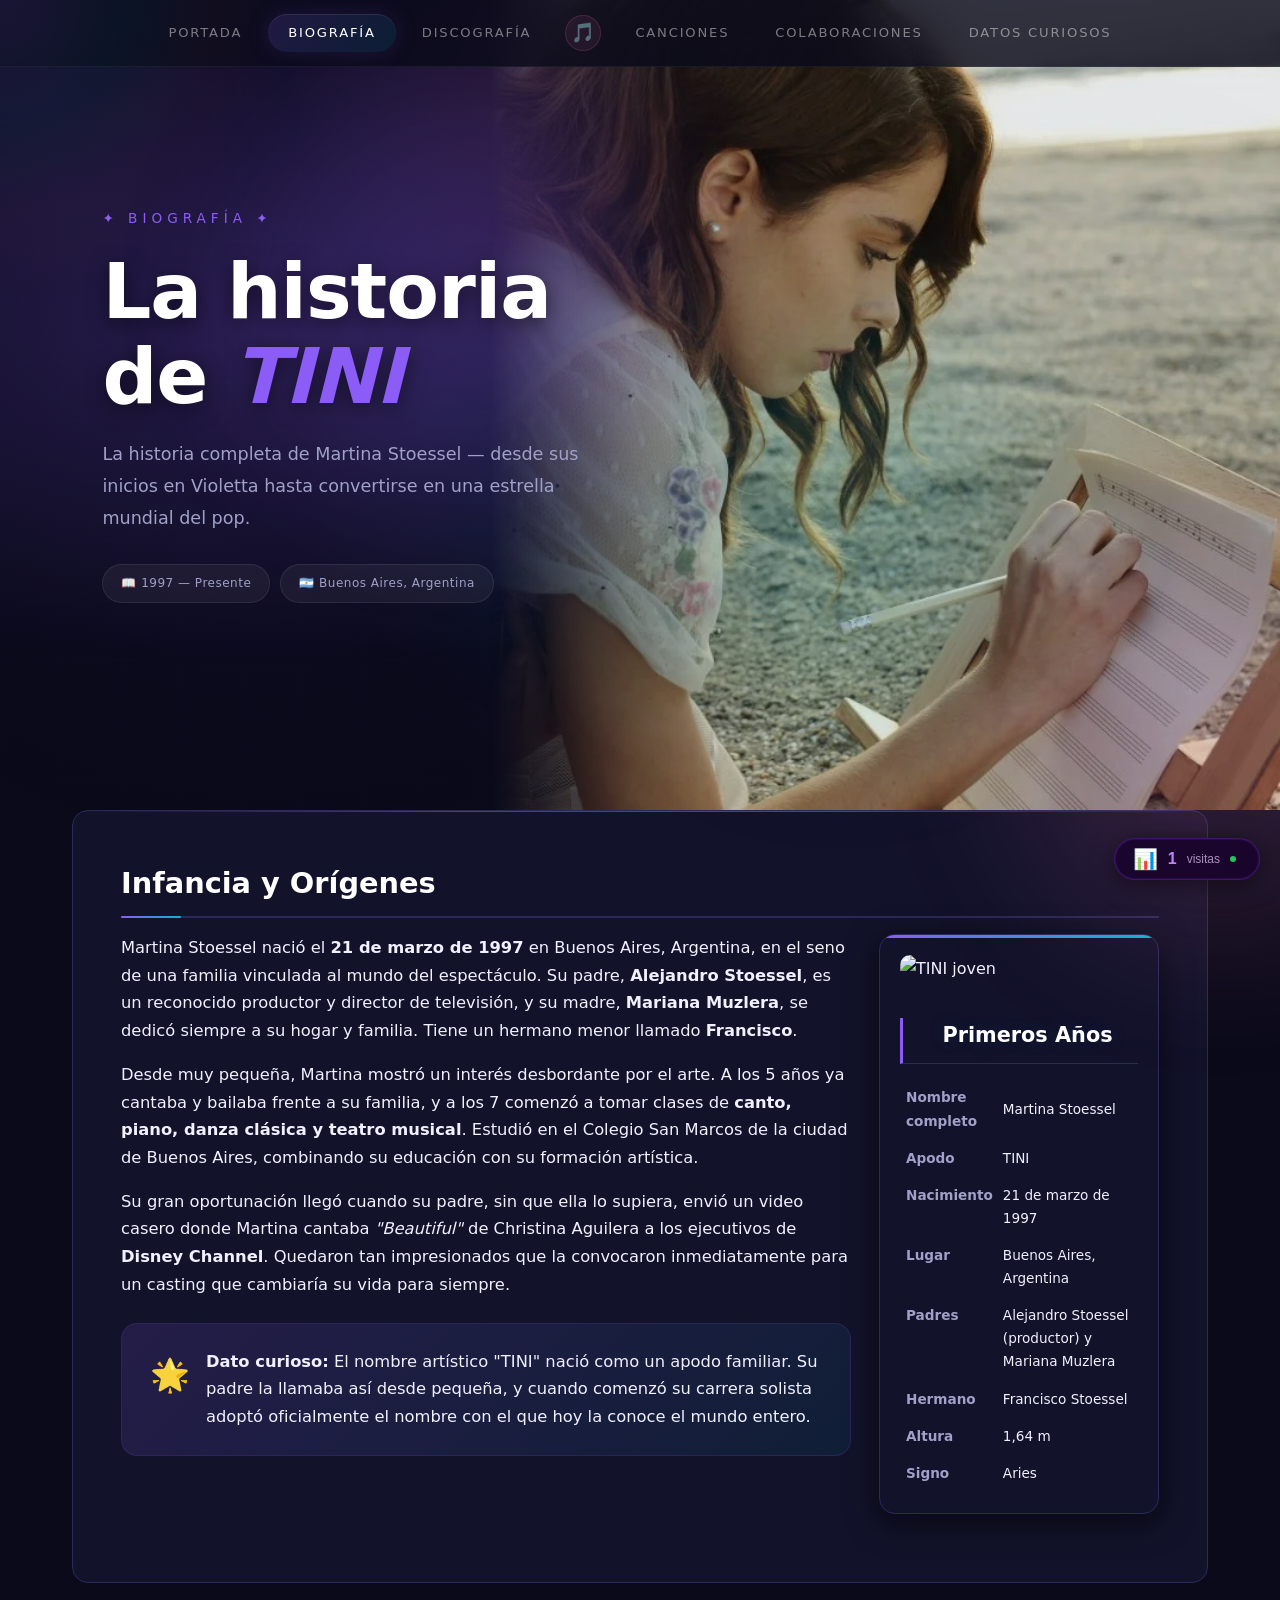
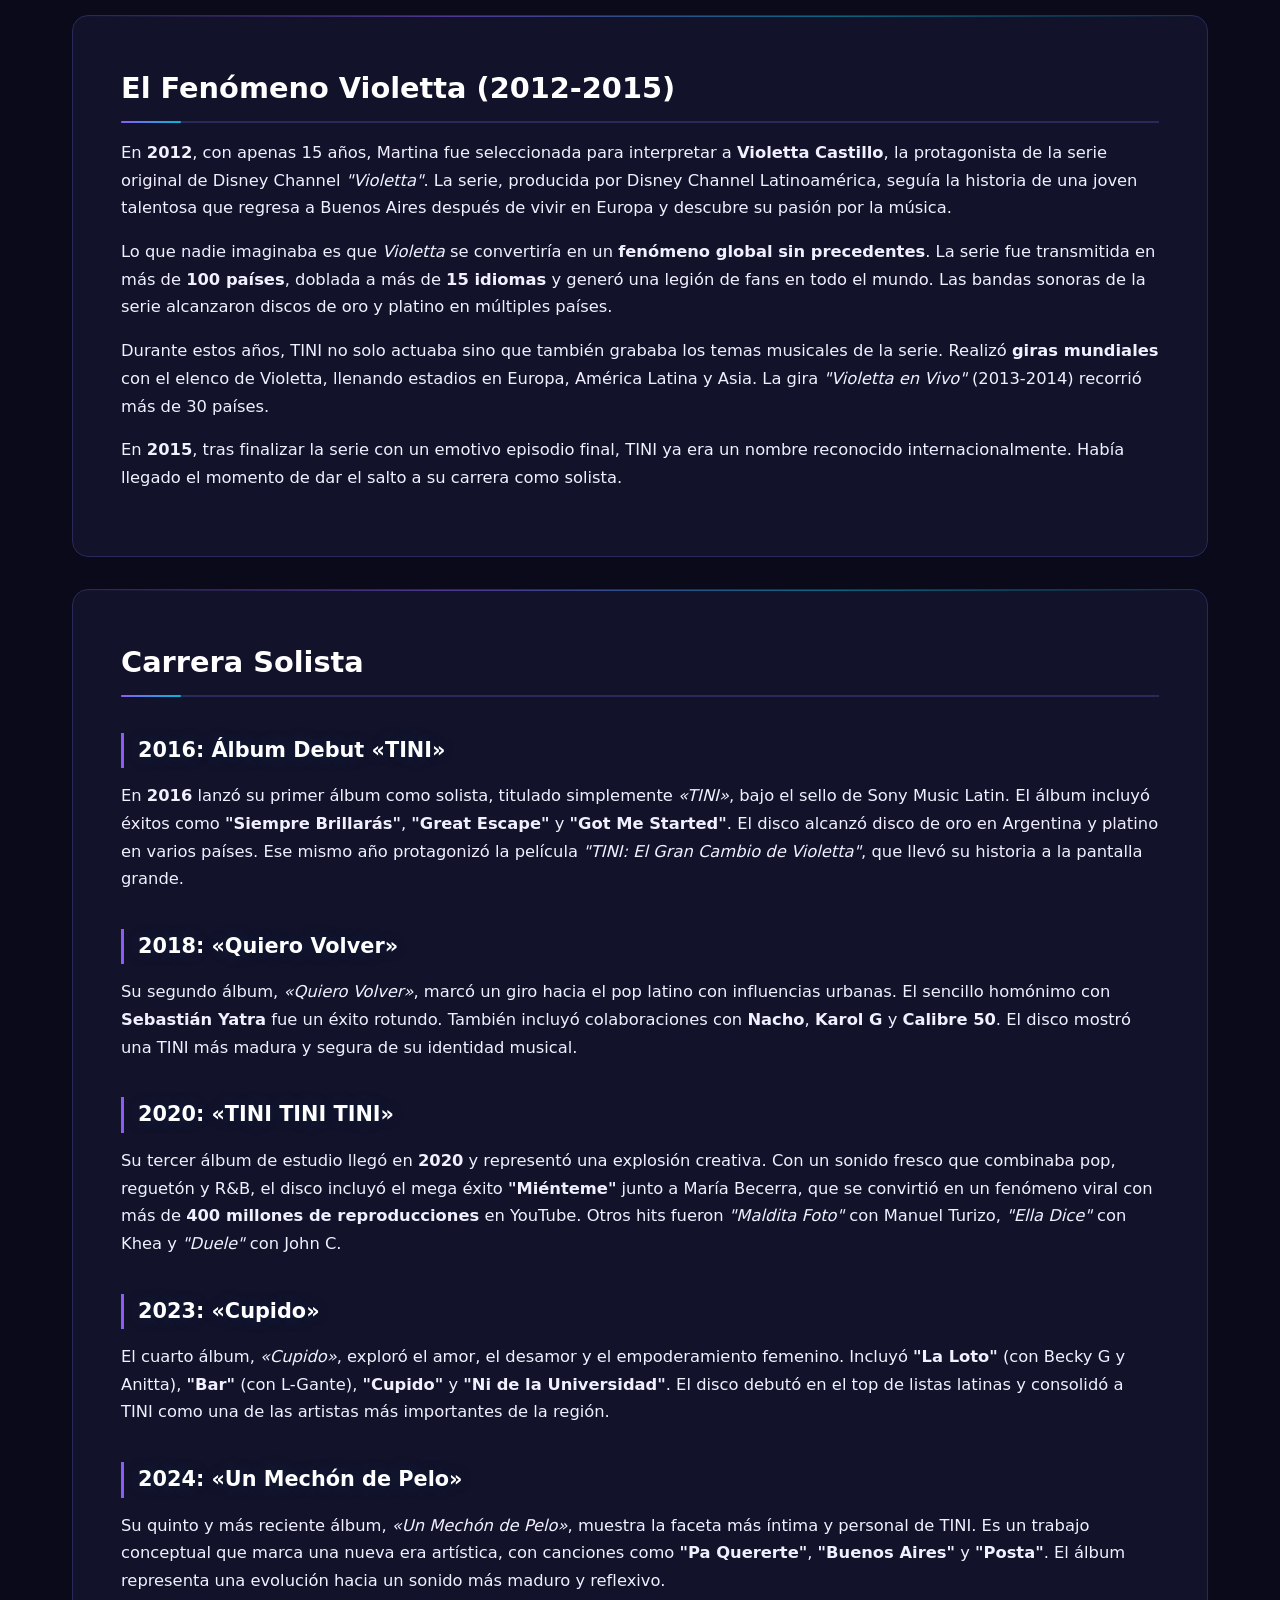
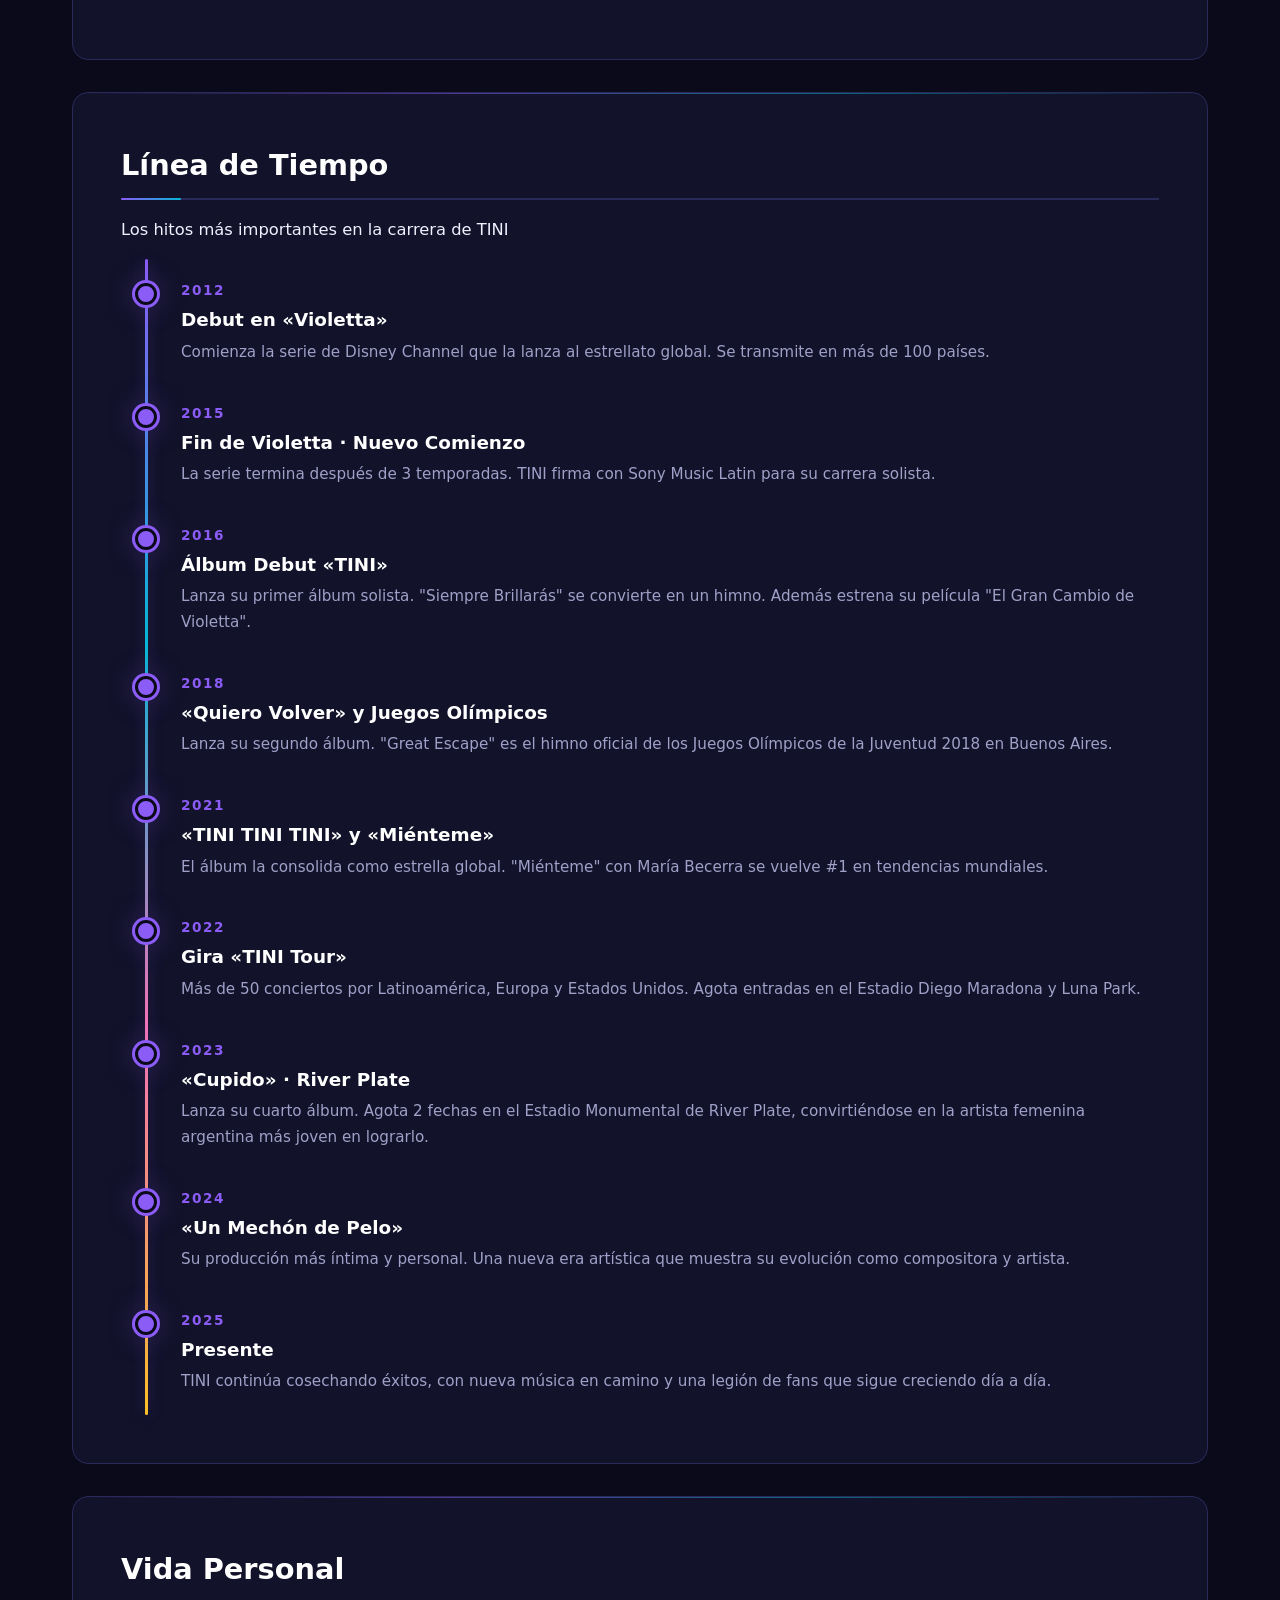
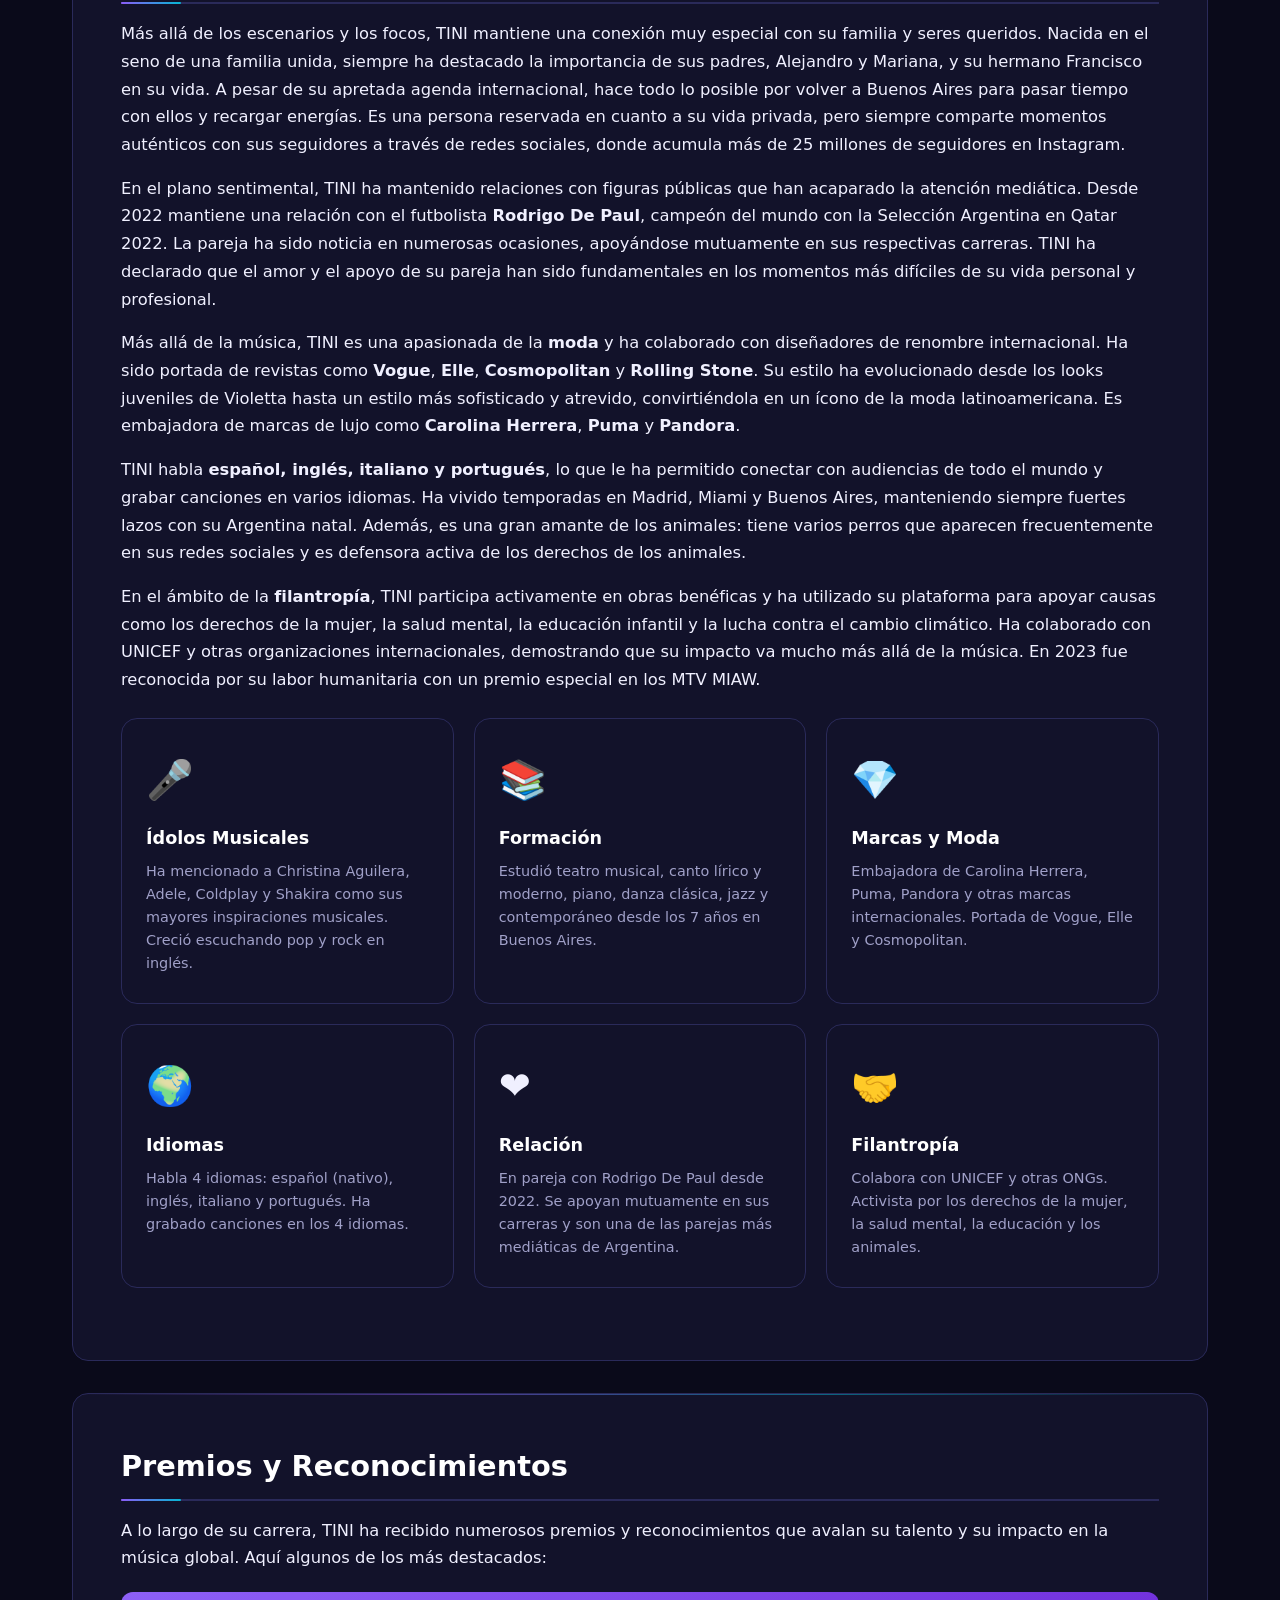
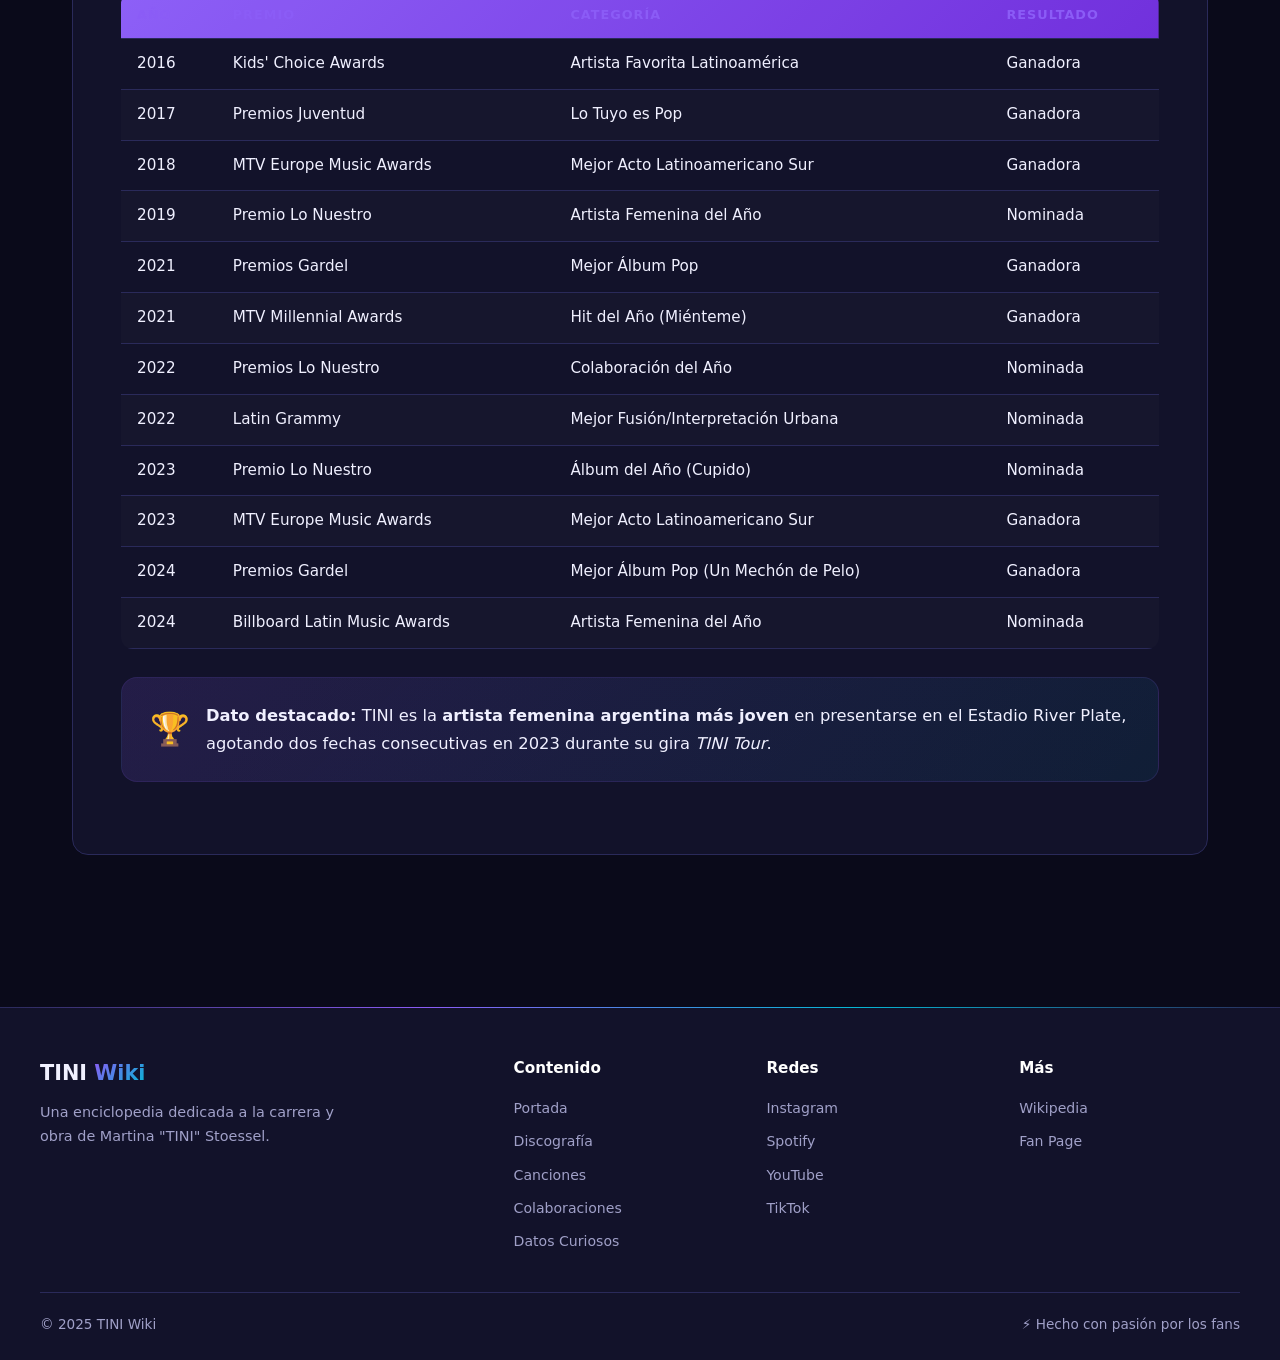
==== commit 2f142649: "SIEMPRE" ====
--- a/biografia.html
+++ b/biografia.html
@@ -358,61 +358,68 @@
                     Nacida en el seno de una familia unida, siempre ha destacado
                     la importancia de sus padres, Alejandro y Mariana, y su
                     hermano Francisco en su vida. A pesar de su apretada agenda
-                    internacional, hace todo lo posible por volver a Buenos Aires
-                    para pasar tiempo con ellos y recargar energías. Es una
-                    persona reservada en cuanto a su vida privada, pero siempre
-                    comparte momentos auténticos con sus seguidores a través de
-                    redes sociales, donde acumula m&aacute;s de 25 millones de
-                    seguidores en Instagram.
+                    internacional, hace todo lo posible por volver a Buenos
+                    Aires para pasar tiempo con ellos y recargar energías. Es
+                    una persona reservada en cuanto a su vida privada, pero
+                    siempre comparte momentos auténticos con sus seguidores a
+                    través de redes sociales, donde acumula m&aacute;s de 25
+                    millones de seguidores en Instagram.
                 </p>
 
                 <p>
                     En el plano sentimental, TINI ha mantenido relaciones con
-                    figuras p&uacute;blicas que han acaparado la atenci&oacute;n medi&aacute;tica.
-                    Desde 2022 mantiene una relaci&oacute;n con el futbolista
-                    <strong>Rodrigo De Paul</strong>, campe&oacute;n del mundo con la
-                    Selecci&oacute;n Argentina en Qatar 2022. La pareja ha sido noticia
-                    en numerosas ocasiones, apoy&aacute;ndose mutuamente en sus
-                    respectivas carreras. TINI ha declarado que el amor y el
-                    apoyo de su pareja han sido fundamentales en los momentos
-                    m&aacute;s dif&iacute;ciles de su vida personal y profesional.
-                </p>
-
-                <p>
-                    M&aacute;s all&aacute; de la m&uacute;sica, TINI es una apasionada de la
-                    <strong>moda</strong> y ha colaborado con dise&ntilde;adores de
-                    renombre internacional. Ha sido portada de revistas como
+                    figuras p&uacute;blicas que han acaparado la atenci&oacute;n
+                    medi&aacute;tica. Desde 2022 mantiene una relaci&oacute;n
+                    con el futbolista
+                    <strong>Rodrigo De Paul</strong>, campe&oacute;n del mundo
+                    con la Selecci&oacute;n Argentina en Qatar 2022. La pareja
+                    ha sido noticia en numerosas ocasiones, apoy&aacute;ndose
+                    mutuamente en sus respectivas carreras. TINI ha declarado
+                    que el amor y el apoyo de su pareja han sido fundamentales
+                    en los momentos m&aacute;s dif&iacute;ciles de su vida
+                    personal y profesional.
+                </p>
+
+                <p>
+                    M&aacute;s all&aacute; de la m&uacute;sica, TINI es una
+                    apasionada de la
+                    <strong>moda</strong> y ha colaborado con dise&ntilde;adores
+                    de renombre internacional. Ha sido portada de revistas como
                     <strong>Vogue</strong>, <strong>Elle</strong>,
-                    <strong>Cosmopolitan</strong> y <strong>Rolling Stone</strong>.
-                    Su estilo ha evolucionado desde los looks juveniles de
-                    Violetta hasta un estilo m&aacute;s sofisticado y atrevido,
-                    convirti&eacute;ndola en un &iacute;cono de la moda latinoamericana.
-                    Es embajadora de marcas de lujo como
-                    <strong>Carolina Herrera</strong>, <strong>Puma</strong> y
-                    <strong>Pandora</strong>.
-                </p>
-
-                <p>
-                    TINI habla <strong>espa&ntilde;ol, ingl&eacute;s, italiano y
-                    portugu&eacute;s</strong>, lo que le ha permitido conectar con
-                    audiencias de todo el mundo y grabar canciones en varios
-                    idiomas. Ha vivido temporadas en Madrid, Miami y Buenos
-                    Aires, manteniendo siempre fuertes lazos con su Argentina
-                    natal. Adem&aacute;s, es una gran amante de los animales: tiene
-                    varios perros que aparecen frecuentemente en sus redes
-                    sociales y es defensora activa de los derechos de los
-                    animales.
-                </p>
-
-                <p>
-                    En el &aacute;mbito de la <strong>filantrop&iacute;a</strong>, TINI
-                    participa activamente en obras ben&eacute;ficas y ha utilizado su
+                    <strong>Cosmopolitan</strong> y
+                    <strong>Rolling Stone</strong>. Su estilo ha evolucionado
+                    desde los looks juveniles de Violetta hasta un estilo
+                    m&aacute;s sofisticado y atrevido, convirti&eacute;ndola en
+                    un &iacute;cono de la moda latinoamericana. Es embajadora de
+                    marcas de lujo como <strong>Carolina Herrera</strong>,
+                    <strong>Puma</strong> y <strong>Pandora</strong>.
+                </p>
+
+                <p>
+                    TINI habla
+                    <strong
+                        >espa&ntilde;ol, ingl&eacute;s, italiano y
+                        portugu&eacute;s</strong
+                    >, lo que le ha permitido conectar con audiencias de todo el
+                    mundo y grabar canciones en varios idiomas. Ha vivido
+                    temporadas en Madrid, Miami y Buenos Aires, manteniendo
+                    siempre fuertes lazos con su Argentina natal. Adem&aacute;s,
+                    es una gran amante de los animales: tiene varios perros que
+                    aparecen frecuentemente en sus redes sociales y es defensora
+                    activa de los derechos de los animales.
+                </p>
+
+                <p>
+                    En el &aacute;mbito de la
+                    <strong>filantrop&iacute;a</strong>, TINI participa
+                    activamente en obras ben&eacute;ficas y ha utilizado su
                     plataforma para apoyar causas como los derechos de la mujer,
-                    la salud mental, la educaci&oacute;n infantil y la lucha contra el
-                    cambio clim&aacute;tico. Ha colaborado con UNICEF y otras
-                    organizaciones internacionales, demostrando que su impacto
-                    va mucho m&aacute;s all&aacute; de la m&uacute;sica. En 2023 fue reconocida por
-                    su labor humanitaria con un premio especial en los MTV MIAW.
+                    la salud mental, la educaci&oacute;n infantil y la lucha
+                    contra el cambio clim&aacute;tico. Ha colaborado con UNICEF
+                    y otras organizaciones internacionales, demostrando que su
+                    impacto va mucho m&aacute;s all&aacute; de la m&uacute;sica.
+                    En 2023 fue reconocida por su labor humanitaria con un
+                    premio especial en los MTV MIAW.
                 </p>
 
                 <div class="card-grid">
@@ -422,16 +429,18 @@
                         <p>
                             Ha mencionado a Christina Aguilera, Adele, Coldplay
                             y Shakira como sus mayores inspiraciones musicales.
-                            Creci&oacute; escuchando pop y rock en ingl&eacute;s.
+                            Creci&oacute; escuchando pop y rock en
+                            ingl&eacute;s.
                         </p>
                     </div>
                     <div class="card delay-2">
                         <div class="emoji">📚</div>
                         <h4>Formaci&oacute;n</h4>
                         <p>
-                            Estudi&oacute; teatro musical, canto l&iacute;rico y moderno,
-                            piano, danza cl&aacute;sica, jazz y contempor&aacute;neo desde los
-                            7 a&ntilde;os en Buenos Aires.
+                            Estudi&oacute; teatro musical, canto l&iacute;rico y
+                            moderno, piano, danza cl&aacute;sica, jazz y
+                            contempor&aacute;neo desde los 7 a&ntilde;os en
+                            Buenos Aires.
                         </p>
                     </div>
                     <div class="card delay-3">
@@ -439,33 +448,34 @@
                         <h4>Marcas y Moda</h4>
                         <p>
                             Embajadora de Carolina Herrera, Puma, Pandora y
-                            otras marcas internacionales. Portada de Vogue,
-                            Elle y Cosmopolitan.
+                            otras marcas internacionales. Portada de Vogue, Elle
+                            y Cosmopolitan.
                         </p>
                     </div>
                     <div class="card delay-4">
                         <div class="emoji">🌍</div>
                         <h4>Idiomas</h4>
                         <p>
-                            Habla 4 idiomas: espa&ntilde;ol (nativo), ingl&eacute;s, italiano
-                            y portugu&eacute;s. Ha grabado canciones en los 4 idiomas.
+                            Habla 4 idiomas: espa&ntilde;ol (nativo),
+                            ingl&eacute;s, italiano y portugu&eacute;s. Ha
+                            grabado canciones en los 4 idiomas.
                         </p>
                     </div>
                     <div class="card delay-1">
                         <div class="emoji">❤️</div>
                         <h4>Relaci&oacute;n</h4>
                         <p>
-                            En pareja con Rodrigo De Paul desde 2022. Se
-                            apoyan mutuamente en sus carreras y son una de las
-                            parejas m&aacute;s medi&aacute;ticas de Argentina.
+                            En pareja con Rodrigo De Paul desde 2022. Se apoyan
+                            mutuamente en sus carreras y son una de las parejas
+                            m&aacute;s medi&aacute;ticas de Argentina.
                         </p>
                     </div>
                     <div class="card delay-2">
                         <div class="emoji">🤝</div>
                         <h4>Filantrop&iacute;a</h4>
                         <p>
-                            Colabora con UNICEF y otras ONGs. Activista por
-                            los derechos de la mujer, la salud mental, la
+                            Colabora con UNICEF y otras ONGs. Activista por los
+                            derechos de la mujer, la salud mental, la
                             educaci&oacute;n y los animales.
                         </p>
                     </div>
@@ -753,5 +763,6 @@
                 });
             });
         </script>
+        <script src="analytics.js"></script>
     </body>
 </html>
